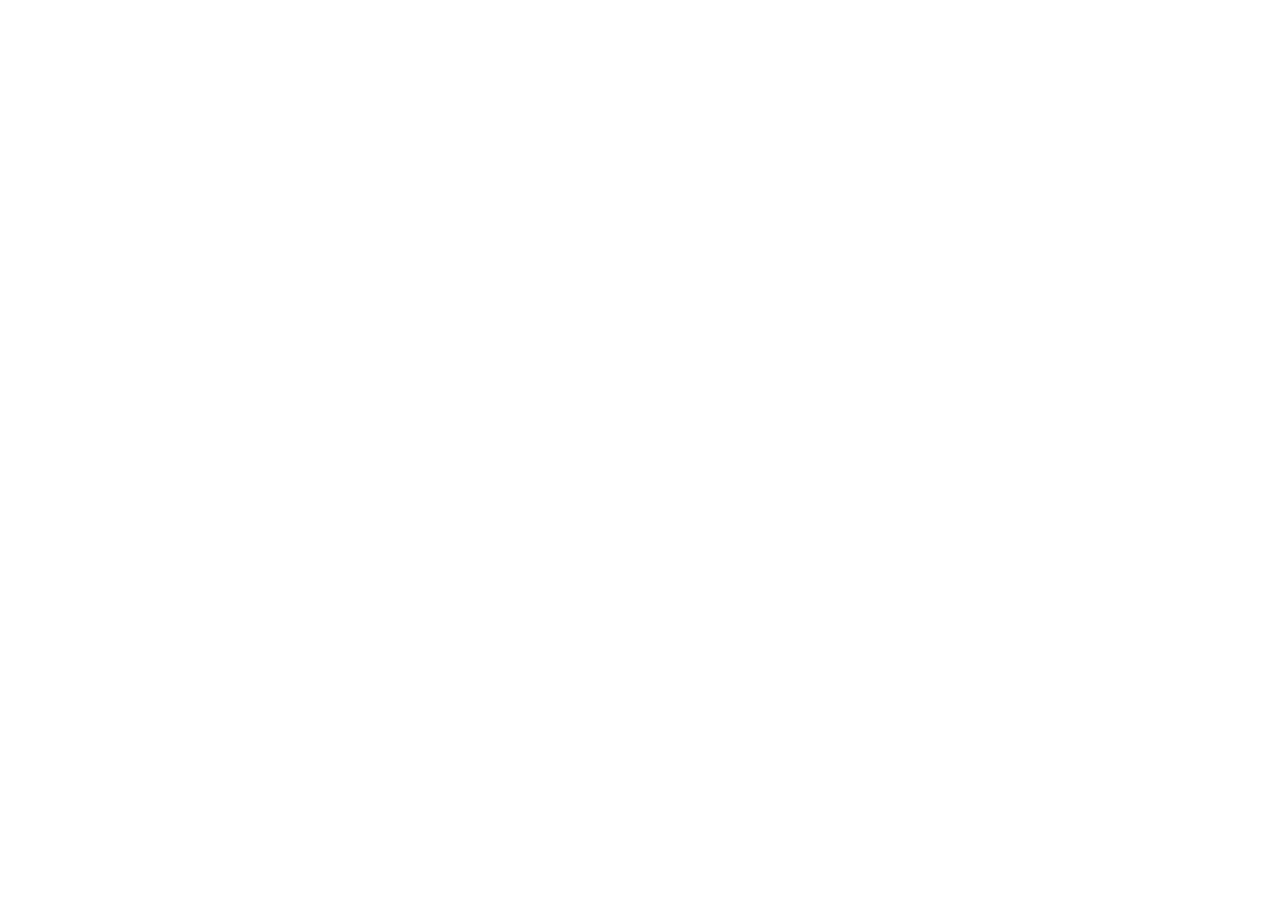
==== index.html @ 06e349b1 "feat: initialize project structure Set up React application with Vite, TypeScript, and Tailwind CSS." ====
<!doctype html>
<html lang="en">
  <head>
    <meta charset="UTF-8" />
    <meta name="viewport" content="width=device-width, initial-scale=1.0" />
    <title>G-Rish Pharma Pvt Ltd | Contract Manufacturing & Global Pharmaceutical Formulations</title>
    <meta name="description" content="Navi Mumbai based Indian pharmaceutical manufacturing company. WHO GMP approved contract manufacturing facilities in Maharashtra, Gujarat, Hyderabad. APIs, Finished Formulations, Injections & Nutraceuticals." />
    <meta property="og:title" content="G-Rish Pharma Pvt Ltd | Contract Manufacturing & Global Pharmaceutical Formulations" />
    <meta property="og:description" content="WHO GMP approved contract manufacturing in India. APIs, Cephalosporin, Betalactum, Non Betalactum, Injections & Nutraceuticals." />
    <meta property="og:type" content="website" />
    <meta name="twitter:card" content="summary_large_image" />
    <link rel="preconnect" href="https://fonts.googleapis.com">
    <link rel="preconnect" href="https://fonts.gstatic.com" crossorigin>
    <link href="https://fonts.googleapis.com/css2?family=Plus+Jakarta+Sans:wght@300;400;500;600;700;800&family=JetBrains+Mono:wght@400;500&display=swap" rel="stylesheet">
  </head>
  <body class="bg-slate-50 text-slate-900 font-sans antialiased selection:bg-teal-500 selection:text-white">
    <div id="root"></div>
    <script type="module" src="/src/main.tsx"></script>
  </body>
</html>
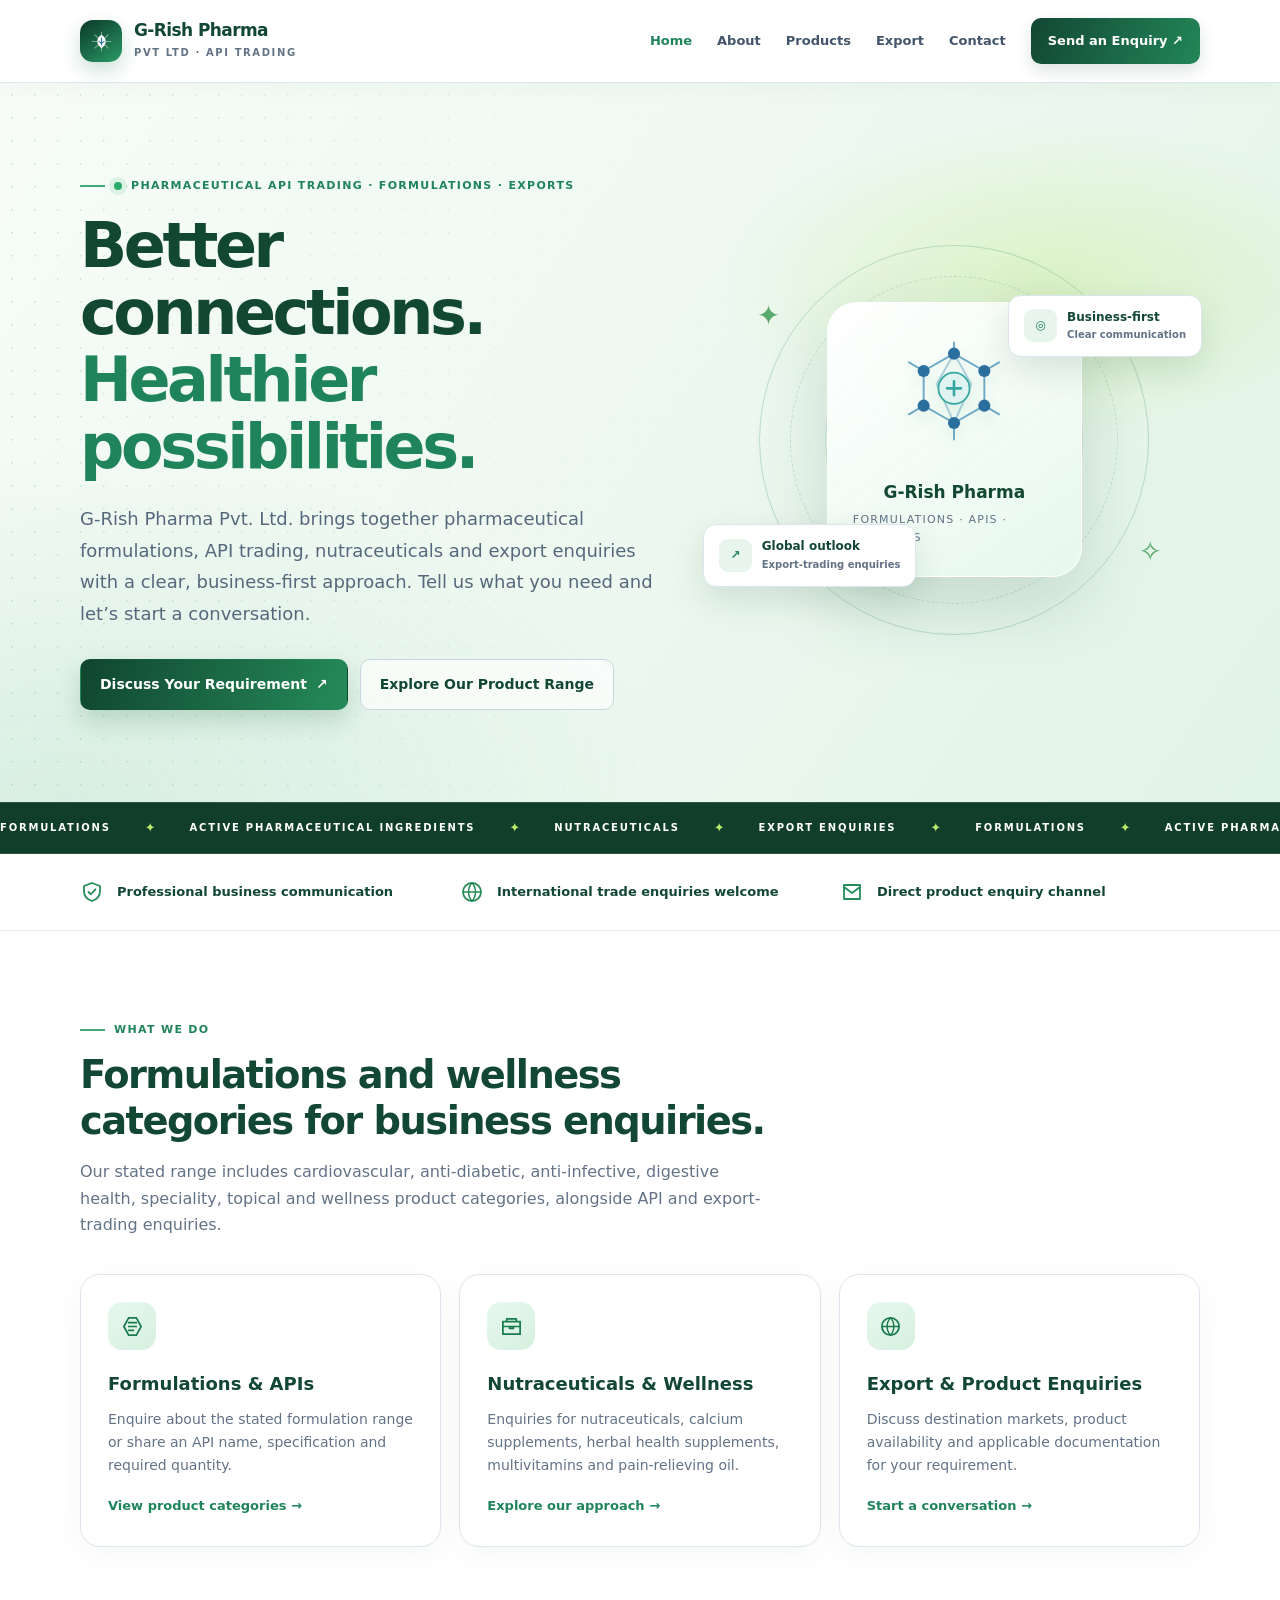
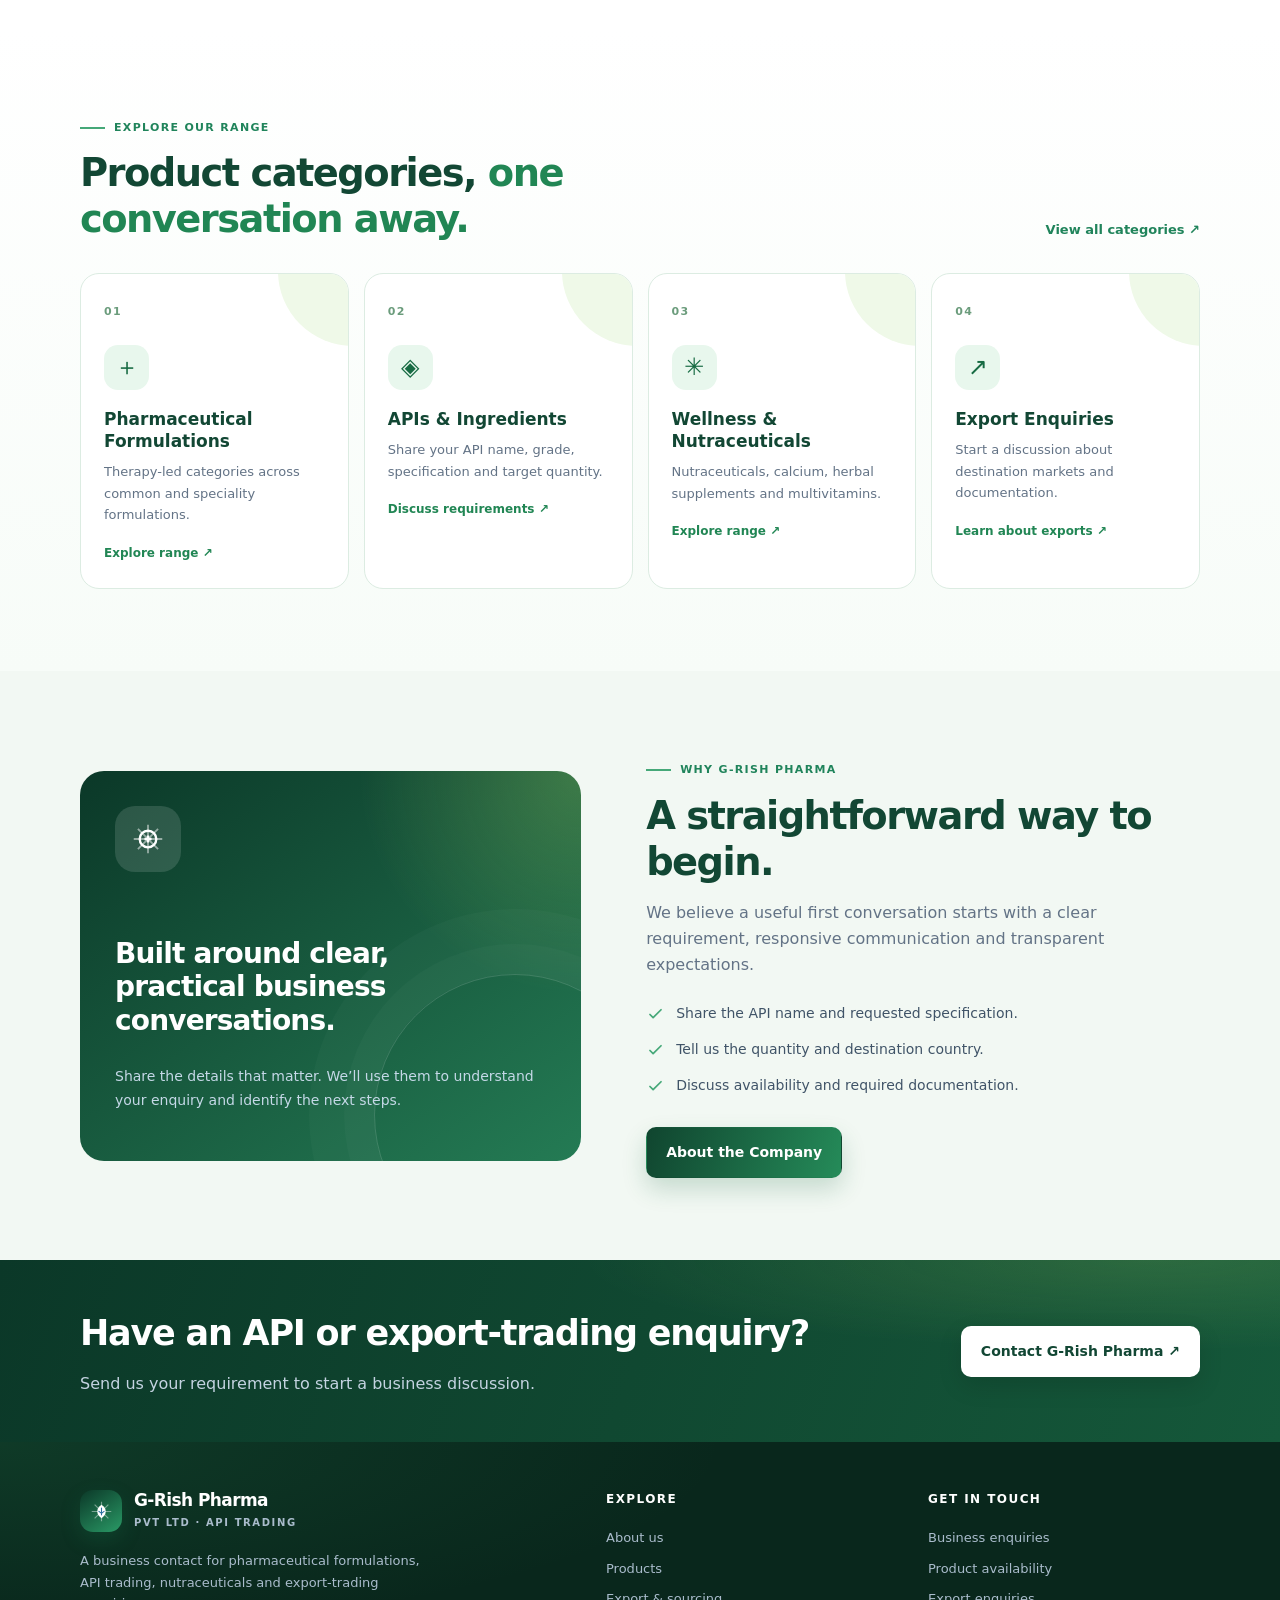
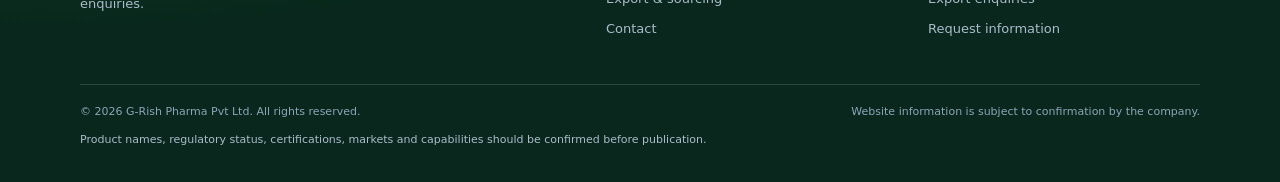
==== commit d68f6c67: "add new static html files" ====
--- a/index.html
+++ b/index.html
@@ -1,21 +1,100 @@
 <!doctype html>
 <html lang="en">
-  <head>
-    <meta charset="UTF-8" />
-    <meta name="viewport" content="width=device-width, initial-scale=1.0" />
-    <title>G-Rish Pharma Pvt Ltd | Contract Manufacturing & Global Pharmaceutical Formulations</title>
-    <meta name="description" content="Navi Mumbai based Indian pharmaceutical manufacturing company. WHO GMP approved contract manufacturing facilities in Maharashtra, Gujarat, Hyderabad. APIs, Finished Formulations, Injections & Nutraceuticals." />
-    <meta property="og:title" content="G-Rish Pharma Pvt Ltd | Contract Manufacturing & Global Pharmaceutical Formulations" />
-    <meta property="og:description" content="WHO GMP approved contract manufacturing in India. APIs, Cephalosporin, Betalactum, Non Betalactum, Injections & Nutraceuticals." />
-    <meta property="og:type" content="website" />
-    <meta name="twitter:card" content="summary_large_image" />
-    <link rel="preconnect" href="https://fonts.googleapis.com">
-    <link rel="preconnect" href="https://fonts.gstatic.com" crossorigin>
-    <link href="https://fonts.googleapis.com/css2?family=Plus+Jakarta+Sans:wght@300;400;500;600;700;800&family=JetBrains+Mono:wght@400;500&display=swap" rel="stylesheet">
-  </head>
-  <body class="bg-slate-50 text-slate-900 font-sans antialiased selection:bg-teal-500 selection:text-white">
-    <div id="root"></div>
-    <script type="module" src="/src/main.tsx"></script>
-  </body>
+<head>
+  <meta charset="utf-8">
+  <meta name="viewport" content="width=device-width, initial-scale=1">
+  <title>Pharmaceutical API Trading & Export | G-Rish Pharma Pvt Ltd</title>
+  <meta name="description" content="G-Rish Pharma Pvt Ltd supports pharmaceutical API sourcing and export-trading enquiries. Contact us for product and business information.">
+  <meta name="theme-color" content="#102541">
+  <link rel="stylesheet" href="assets/style.css">
+</head>
+<body>
+<a class="skip-link" href="#main">Skip to content</a>
+<header class="site-header">
+  <div class="container nav-wrap">
+    <a class="brand" href="index.html" aria-label="G-Rish Pharma home">
+      <span class="brand-mark" aria-hidden="true">
+      <svg viewBox="0 0 32 32" fill="none"><path d="M16 3.5v25M3.5 16h25M7.2 7.2l17.6 17.6M24.8 7.2 7.2 24.8" stroke="currentColor" stroke-width="1.5" opacity=".42"/><path d="M16 7.2c-3.6 2.2-5.4 5.2-5.4 8.8 0 3.6 2.1 6.1 5.4 8.7 3.3-2.6 5.4-5.1 5.4-8.7 0-3.6-1.8-6.6-5.4-8.8Z" fill="white"/><path d="M16 11.5v8.8M12.7 15.9l3.3 2.5 3.3-2.5" stroke="#2b6f9f" stroke-width="1.4" stroke-linecap="round" stroke-linejoin="round"/></svg>
+    </span>
+      <span><span class="brand-name">G-Rish Pharma</span><span class="brand-sub">Pvt Ltd · API Trading</span></span>
+    </a>
+    <button class="menu-toggle" type="button" aria-expanded="false" aria-controls="primary-navigation">Menu</button>
+    <nav class="nav-links" id="primary-navigation" aria-label="Main navigation">
+      <a href="index.html" aria-current="page">Home</a><a href="about.html">About</a><a href="products.html">Products</a><a href="export.html">Export</a><a href="contact.html">Contact</a>
+      <a class="nav-cta" href="contact.html">Send an Enquiry ↗</a>
+    </nav>
+  </div>
+</header>
+<main id="main">
+
+<section class="hero">
+  <div class="container hero-grid">
+    <div>
+      <span class="eyebrow"><span class="live-dot"></span> Pharmaceutical API Trading · Formulations · Exports</span>
+      <h1>Better connections.<br><em>Healthier possibilities.</em></h1>
+      <p class="lead">G-Rish Pharma Pvt. Ltd. brings together pharmaceutical formulations, API trading, nutraceuticals and export enquiries with a clear, business-first approach. Tell us what you need and let’s start a conversation.</p>
+      <div class="actions"><a class="btn btn-primary" href="contact.html">Discuss Your Requirement <span aria-hidden="true">↗</span></a><a class="btn btn-outline" href="products.html">Explore Our Product Range</a></div>
+    </div>
+    <div class="hero-visual" aria-label="Abstract pharmaceutical molecule illustration">
+      <div class="visual-orbit"></div><span class="orbit-spark spark-one">✦</span><span class="orbit-spark spark-two">✧</span>
+      <div class="molecule-card">
+        <svg class="molecule-icon" viewBox="0 0 150 150" fill="none" aria-hidden="true">
+          <g stroke="#6da9c4" stroke-width="2.2" stroke-linecap="round">
+            <path d="M75 25 110 45 110 85 75 105 40 85 40 45Z"/><path d="M75 25v-13M110 45l17-10M110 85l17 10M75 105v19M40 85l-17 10M40 45 23 35"/>
+            <path d="M75 25 95 60 75 105 55 60Z" opacity=".55"/>
+          </g>
+          <g fill="#2b6f9f"><circle cx="75" cy="25" r="7"/><circle cx="110" cy="45" r="7"/><circle cx="110" cy="85" r="7"/><circle cx="75" cy="105" r="7"/><circle cx="40" cy="85" r="7"/><circle cx="40" cy="45" r="7"/></g>
+          <circle cx="75" cy="65" r="18" fill="#dff3f1" stroke="#36a6a0" stroke-width="2"/><path d="M67 65h16M75 57v16" stroke="#36a6a0" stroke-width="3" stroke-linecap="round"/>
+        </svg>
+        <strong>G-Rish Pharma</strong><span>Formulations · APIs · Wellness</span>
+      </div>
+      <div class="float-chip chip-top"><span class="chip-icon">◎</span><span>Business-first<small>Clear communication</small></span></div>
+      <div class="float-chip chip-bottom"><span class="chip-icon">↗</span><span>Global outlook<small>Export-trading enquiries</small></span></div>
+    </div>
+  </div>
+</section>
+<div class="category-ribbon" aria-label="Product categories"><div class="category-track"><span>FORMULATIONS</span><b>✦</b><span>ACTIVE PHARMACEUTICAL INGREDIENTS</span><b>✦</b><span>NUTRACEUTICALS</span><b>✦</b><span>EXPORT ENQUIRIES</span><b>✦</b><span>FORMULATIONS</span><b>✦</b><span>ACTIVE PHARMACEUTICAL INGREDIENTS</span><b>✦</b><span>NUTRACEUTICALS</span><b>✦</b><span>EXPORT ENQUIRIES</span></div></div>
+<section class="trust-strip"><div class="container trust-grid">
+  <div class="trust-item"><svg width="24" height="24" viewBox="0 0 24 24" fill="none"><path d="m12 3 8 3v5c0 5-3.5 8.5-8 10-4.5-1.5-8-5-8-10V6l8-3Z" stroke="currentColor" stroke-width="1.8"/><path d="m8.5 12 2.3 2.3 4.7-5" stroke="currentColor" stroke-width="1.8" stroke-linecap="round"/></svg>Professional business communication</div>
+  <div class="trust-item"><svg width="24" height="24" viewBox="0 0 24 24" fill="none"><circle cx="12" cy="12" r="9" stroke="currentColor" stroke-width="1.8"/><path d="M3.5 12h17M12 3c2.4 2.5 3.5 5.5 3.5 9S14.4 18.5 12 21c-2.4-2.5-3.5-5.5-3.5-9S9.6 5.5 12 3Z" stroke="currentColor" stroke-width="1.5"/></svg>International trade enquiries welcome</div>
+  <div class="trust-item"><svg width="24" height="24" viewBox="0 0 24 24" fill="none"><path d="M4 5h16v14H4zM4 7l8 6 8-6" stroke="currentColor" stroke-width="1.8" stroke-linejoin="round"/></svg>Direct product enquiry channel</div>
+</div></section>
+<section class="section"><div class="container">
+  <div class="section-head"><span class="eyebrow">What we do</span><h2>Formulations and wellness categories for business enquiries.</h2><p>Our stated range includes cardiovascular, anti-diabetic, anti-infective, digestive health, speciality, topical and wellness product categories, alongside API and export-trading enquiries.</p></div>
+  <div class="card-grid">
+    <article class="info-card"><div class="card-icon"><svg viewBox="0 0 24 24" fill="none"><path d="m8 3 8 0 5 9-5 9H8l-5-9 5-9Z" stroke="currentColor" stroke-width="1.8"/><path d="M8 8h8M8 12h8M8 16h5" stroke="currentColor" stroke-width="1.8" stroke-linecap="round"/></svg></div><h3>Formulations & APIs</h3><p>Enquire about the stated formulation range or share an API name, specification and required quantity.</p><a class="text-link" href="products.html">View product categories →</a></article>
+    <article class="info-card"><div class="card-icon"><svg viewBox="0 0 24 24" fill="none"><path d="M3 7h18v13H3zM7 7V4h10v3M3 12h18M10 12v2h4v-2" stroke="currentColor" stroke-width="1.8" stroke-linejoin="round"/></svg></div><h3>Nutraceuticals & Wellness</h3><p>Enquiries for nutraceuticals, calcium supplements, herbal health supplements, multivitamins and pain-relieving oil.</p><a class="text-link" href="export.html">Explore our approach →</a></article>
+    <article class="info-card"><div class="card-icon"><svg viewBox="0 0 24 24" fill="none"><circle cx="12" cy="12" r="9" stroke="currentColor" stroke-width="1.8"/><path d="M3 12h18M12 3c2.4 2.5 3.5 5.5 3.5 9S14.4 18.5 12 21c-2.4-2.5-3.5-5.5-3.5-9S9.6 5.5 12 3Z" stroke="currentColor" stroke-width="1.5"/></svg></div><h3>Export & Product Enquiries</h3><p>Discuss destination markets, product availability and applicable documentation for your requirement.</p><a class="text-link" href="contact.html">Start a conversation →</a></article>
+  </div>
+</div></section>
+<section class="section spotlight-section"><div class="container"><div class="spotlight-head"><div><span class="eyebrow">Explore our range</span><h2>Product categories, <em>one conversation away.</em></h2></div><a class="text-link" href="products.html">View all categories ↗</a></div><div class="spotlight-grid"><a class="spotlight-card" href="products.html"><span class="spotlight-number">01</span><span class="spotlight-symbol">＋</span><h3>Pharmaceutical Formulations</h3><p>Therapy-led categories across common and speciality formulations.</p><span class="spotlight-arrow">Explore range ↗</span></a><a class="spotlight-card" href="products.html"><span class="spotlight-number">02</span><span class="spotlight-symbol">◈</span><h3>APIs & Ingredients</h3><p>Share your API name, grade, specification and target quantity.</p><span class="spotlight-arrow">Discuss requirements ↗</span></a><a class="spotlight-card" href="products.html"><span class="spotlight-number">03</span><span class="spotlight-symbol">✳</span><h3>Wellness & Nutraceuticals</h3><p>Nutraceuticals, calcium, herbal supplements and multivitamins.</p><span class="spotlight-arrow">Explore range ↗</span></a><a class="spotlight-card" href="export.html"><span class="spotlight-number">04</span><span class="spotlight-symbol">↗</span><h3>Export Enquiries</h3><p>Start a discussion about destination markets and documentation.</p><span class="spotlight-arrow">Learn about exports ↗</span></a></div></div></section>
+<section class="section section-soft"><div class="container split">
+  <div class="split-visual"><div class="big-mark"><svg width="38" height="38" viewBox="0 0 32 32" fill="none"><path d="M16 4v24M4 16h24M7.5 7.5l17 17M24.5 7.5l-17 17" stroke="white" stroke-width="1.5" opacity=".5"/><circle cx="16" cy="16" r="7" stroke="white" stroke-width="2"/><path d="M13 16h6M16 13v6" stroke="white" stroke-width="2"/></svg></div><h3>Built around clear, practical business conversations.</h3><p>Share the details that matter. We’ll use them to understand your enquiry and identify the next steps.</p></div>
+  <div class="split-copy"><span class="eyebrow">Why G-Rish Pharma</span><h2>A straightforward way to begin.</h2><p>We believe a useful first conversation starts with a clear requirement, responsive communication and transparent expectations.</p>
+    <ul class="check-list"><li><svg width="19" height="19" viewBox="0 0 24 24" fill="none"><path d="m5 12 4 4L19 6" stroke="currentColor" stroke-width="2.2" stroke-linecap="round" stroke-linejoin="round"/></svg>Share the API name and requested specification.</li><li><svg width="19" height="19" viewBox="0 0 24 24" fill="none"><path d="m5 12 4 4L19 6" stroke="currentColor" stroke-width="2.2" stroke-linecap="round" stroke-linejoin="round"/></svg>Tell us the quantity and destination country.</li><li><svg width="19" height="19" viewBox="0 0 24 24" fill="none"><path d="m5 12 4 4L19 6" stroke="currentColor" stroke-width="2.2" stroke-linecap="round" stroke-linejoin="round"/></svg>Discuss availability and required documentation.</li></ul>
+    <div class="actions"><a class="btn btn-primary" href="about.html">About the Company</a></div>
+  </div>
+</div></section>
+<section class="cta-band"><div class="container cta-wrap"><div><h2>Have an API or export-trading enquiry?</h2><p>Send us your requirement to start a business discussion.</p></div><a class="btn" href="contact.html">Contact G-Rish Pharma ↗</a></div></section>
+
+</main>
+<footer class="site-footer">
+  <div class="container">
+    <div class="footer-grid">
+      <div class="footer-brand">
+        <a class="brand" href="index.html"><span class="brand-mark" aria-hidden="true">
+      <svg viewBox="0 0 32 32" fill="none"><path d="M16 3.5v25M3.5 16h25M7.2 7.2l17.6 17.6M24.8 7.2 7.2 24.8" stroke="currentColor" stroke-width="1.5" opacity=".42"/><path d="M16 7.2c-3.6 2.2-5.4 5.2-5.4 8.8 0 3.6 2.1 6.1 5.4 8.7 3.3-2.6 5.4-5.1 5.4-8.7 0-3.6-1.8-6.6-5.4-8.8Z" fill="white"/><path d="M16 11.5v8.8M12.7 15.9l3.3 2.5 3.3-2.5" stroke="#2b6f9f" stroke-width="1.4" stroke-linecap="round" stroke-linejoin="round"/></svg>
+    </span><span><span class="brand-name">G-Rish Pharma</span><span class="brand-sub">Pvt Ltd · API Trading</span></span></a>
+        <p>A business contact for pharmaceutical formulations, API trading, nutraceuticals and export-trading enquiries.</p>
+      </div>
+      <div class="footer-col"><h3>Explore</h3><a href="about.html">About us</a><a href="products.html">Products</a><a href="export.html">Export & sourcing</a><a href="contact.html">Contact</a></div>
+      <div class="footer-col"><h3>Get in touch</h3><a href="contact.html">Business enquiries</a><a href="contact.html">Product availability</a><a href="contact.html">Export enquiries</a><a href="contact.html">Request information</a></div>
+    </div>
+    <div class="footer-bottom"><span>© <span id="year">2026</span> G-Rish Pharma Pvt Ltd. All rights reserved.</span><span>Website information is subject to confirmation by the company.</span></div>
+    <p class="footer-note">Product names, regulatory status, certifications, markets and capabilities should be confirmed before publication.</p>
+  </div>
+</footer>
+<script>document.getElementById('year').textContent = new Date().getFullYear();</script>
+<script src="assets/script.js"></script>
+</body>
 </html>
-
--- a/assets/style.css
+++ b/assets/style.css
@@ -0,0 +1,250 @@
+:root {
+  --navy: #124734;
+  --navy-2: #1b6247;
+  --blue: #20845b;
+  --teal: #45a878;
+  --ink: #1b2b3d;
+  --muted: #637386;
+  --line: #dce5ed;
+  --pale: #f2f8f3;
+  --white: #fff;
+  --shadow: 0 18px 45px rgba(16, 37, 65, .09);
+  --radius: 18px;
+}
+* { box-sizing: border-box; }
+html { scroll-behavior: smooth; }
+body { margin: 0; color: var(--ink); background: var(--white); font-family: Inter, ui-sans-serif, system-ui, -apple-system, BlinkMacSystemFont, "Segoe UI", sans-serif; line-height: 1.65; }
+a { color: inherit; text-decoration: none; }
+img, svg { max-width: 100%; }
+.container { width: min(1120px, calc(100% - 40px)); margin: 0 auto; }
+.skip-link { position: absolute; left: -999px; top: 0; background: white; padding: 10px; z-index: 99; }
+.skip-link:focus { left: 10px; }
+.site-header { position: sticky; top: 0; z-index: 50; background: rgba(255,255,255,.96); backdrop-filter: blur(12px); border-bottom: 1px solid rgba(220,229,237,.9); }
+.nav-wrap { min-height: 82px; display: flex; align-items: center; justify-content: space-between; gap: 24px; }
+.brand { display: flex; align-items: center; gap: 12px; min-width: 205px; }
+.brand-mark { width: 42px; height: 42px; display: grid; place-items: center; color: white; border-radius: 13px; background: linear-gradient(145deg, var(--navy), var(--blue)); box-shadow: 0 7px 18px rgba(16,37,65,.18); }
+.brand-mark svg { width: 25px; height: 25px; }
+.brand-name { display: block; font-weight: 800; color: var(--navy); letter-spacing: -.035em; line-height: 1.1; font-size: 17px; }
+.brand-sub { display: block; font-size: 10px; letter-spacing: .16em; color: var(--muted); font-weight: 700; text-transform: uppercase; margin-top: 5px; }
+.nav-links { display: flex; align-items: center; gap: 25px; font-size: 13px; font-weight: 700; color: #43556a; }
+.nav-links a { padding: 10px 0; transition: color .2s; }
+.nav-links a:hover, .nav-links a[aria-current="page"] { color: var(--blue); }
+.nav-links .nav-cta { background: var(--navy); color: white; padding: 12px 17px; border-radius: 10px; }
+.nav-links .nav-cta:hover { background: var(--blue); color: white; }
+.menu-toggle { display: none; border: 1px solid var(--line); background: white; color: var(--navy); padding: 9px 12px; border-radius: 10px; font-weight: 700; }
+.hero { overflow: hidden; background: radial-gradient(circle at 85% 15%, rgba(54,166,160,.16), transparent 25%), linear-gradient(120deg, #f5faf6 0%, #eef7f0 60%, #e5f3e9 100%); position: relative; }
+.hero-grid { display: grid; grid-template-columns: 1.08fr .92fr; gap: 52px; align-items: center; padding: 86px 0 92px; min-height: 555px; }
+.eyebrow { display: inline-flex; align-items: center; gap: 9px; text-transform: uppercase; letter-spacing: .15em; color: var(--blue); font-size: 11px; font-weight: 800; }
+.eyebrow:before { content: ""; width: 25px; height: 2px; background: var(--teal); display: inline-block; }
+h1, h2, h3, p { margin-top: 0; }
+h1 { font-size: clamp(38px, 5vw, 62px); line-height: 1.08; letter-spacing: -.055em; color: var(--navy); margin: 18px 0 22px; }
+h1 em { color: var(--blue); font-style: normal; }
+.lead { font-size: 18px; color: #56697c; max-width: 580px; line-height: 1.75; }
+.actions { display: flex; flex-wrap: wrap; gap: 12px; margin-top: 30px; }
+.btn { display: inline-flex; align-items: center; justify-content: center; gap: 9px; padding: 13px 19px; border-radius: 10px; font-size: 14px; font-weight: 800; border: 1px solid transparent; cursor: pointer; transition: transform .2s, background .2s, box-shadow .2s; }
+.btn:hover { transform: translateY(-2px); }
+.btn-primary { color: white; background: var(--navy); box-shadow: 0 9px 20px rgba(16,37,65,.16); }
+.btn-primary:hover { background: var(--blue); }
+.btn-outline { color: var(--navy); border-color: #c8d5e0; background: rgba(255,255,255,.65); }
+.btn-outline:hover { background: white; }
+.hero-visual { position: relative; min-height: 350px; display: grid; place-items: center; }
+.visual-orbit { position: absolute; width: min(390px, 100%); aspect-ratio: 1; border: 1px solid rgba(32,132,91,.18); border-radius: 50%; }
+.visual-orbit:before, .visual-orbit:after { content: ""; position: absolute; inset: 30px; border: 1px dashed rgba(32,132,91,.2); border-radius: 50%; }
+.visual-orbit:after { inset: 65px; border-style: solid; opacity: .7; }
+.molecule-card { width: 255px; min-height: 275px; position: relative; z-index: 1; border: 1px solid rgba(255,255,255,.9); border-radius: 28px; background: linear-gradient(145deg, rgba(255,255,255,.94), rgba(239,247,250,.88)); box-shadow: 0 30px 65px rgba(16,37,65,.15); display: flex; flex-direction: column; align-items: center; justify-content: center; padding: 25px; }
+.molecule-icon { width: 130px; height: 130px; margin-bottom: 16px; }
+.molecule-card strong { font-size: 17px; color: var(--navy); }
+.molecule-card span { font-size: 11px; color: var(--muted); letter-spacing: .11em; text-transform: uppercase; margin-top: 4px; }
+.float-chip { position: absolute; z-index: 2; display: flex; align-items: center; gap: 10px; background: white; padding: 12px 15px; border: 1px solid var(--line); border-radius: 13px; box-shadow: var(--shadow); font-size: 12px; font-weight: 800; color: var(--navy); }
+.float-chip small { display: block; color: var(--muted); font-size: 10px; font-weight: 600; }
+.float-chip .chip-icon { width: 33px; height: 33px; display: grid; place-items: center; border-radius: 9px; color: var(--blue); background: #e8f5ec; }
+.chip-top { top: 30px; right: -2px; }
+.chip-bottom { bottom: 28px; left: -6px; }
+.trust-strip { border-bottom: 1px solid var(--line); background: white; }
+.trust-grid { display: grid; grid-template-columns: repeat(3, 1fr); gap: 20px; padding: 23px 0; }
+.trust-item { display: flex; align-items: center; gap: 13px; color: var(--navy); font-size: 13px; font-weight: 800; }
+.trust-item svg { color: var(--teal); flex: 0 0 24px; }
+.section { padding: 82px 0; }
+.section-soft { background: var(--pale); }
+.section-head { max-width: 690px; margin-bottom: 36px; }
+.section-head h2, .split-copy h2 { color: var(--navy); font-size: clamp(29px, 3vw, 42px); letter-spacing: -.04em; line-height: 1.2; margin: 13px 0 15px; }
+.section-head p, .split-copy p { color: var(--muted); font-size: 16px; }
+.card-grid { display: grid; grid-template-columns: repeat(3, 1fr); gap: 18px; }
+.info-card { background: white; border: 1px solid var(--line); border-radius: var(--radius); padding: 27px; box-shadow: 0 5px 18px rgba(16,37,65,.025); transition: transform .2s, box-shadow .2s; }
+.info-card:hover { transform: translateY(-4px); box-shadow: var(--shadow); }
+.card-icon { width: 48px; height: 48px; border-radius: 14px; background: #e8f5ec; color: var(--blue); display: grid; place-items: center; margin-bottom: 19px; }
+.card-icon svg { width: 23px; height: 23px; }
+.info-card h3 { color: var(--navy); font-size: 18px; margin-bottom: 9px; }
+.info-card p { color: var(--muted); font-size: 14px; margin-bottom: 0; }
+.text-link { display: inline-flex; align-items: center; gap: 8px; color: var(--blue); font-weight: 800; font-size: 13px; margin-top: 18px; }
+.split { display: grid; grid-template-columns: .95fr 1.05fr; gap: 65px; align-items: center; }
+.split-visual { min-height: 345px; border-radius: 24px; background: linear-gradient(145deg, var(--navy), #247b54); padding: 35px; color: white; position: relative; overflow: hidden; }
+.split-visual:after { content: ""; position: absolute; width: 280px; height: 280px; right: -75px; bottom: -95px; border: 1px solid rgba(255,255,255,.15); border-radius: 50%; box-shadow: 0 0 0 30px rgba(255,255,255,.025), 0 0 0 65px rgba(255,255,255,.025); }
+.split-visual .big-mark { width: 66px; height: 66px; border-radius: 20px; background: rgba(255,255,255,.13); display: grid; place-items: center; margin-bottom: 65px; }
+.split-visual h3 { font-size: 28px; letter-spacing: -.03em; max-width: 300px; line-height: 1.2; position: relative; z-index: 1; }
+.split-visual p { color: #c5d8e7; font-size: 14px; position: relative; z-index: 1; }
+.check-list { list-style: none; padding: 0; margin: 23px 0 0; display: grid; gap: 13px; }
+.check-list li { display: flex; gap: 11px; color: #405468; font-size: 14px; }
+.check-list svg { color: var(--teal); flex: 0 0 19px; margin-top: 3px; }
+.cta-band { background: var(--navy); color: white; padding: 45px 0; }
+.cta-wrap { display: flex; align-items: center; justify-content: space-between; gap: 25px; }
+.cta-wrap h2 { font-size: clamp(25px, 3vw, 35px); letter-spacing: -.035em; margin-bottom: 8px; }
+.cta-wrap p { color: #c4d3e1; margin-bottom: 0; }
+.cta-band .btn { background: white; color: var(--navy); white-space: nowrap; }
+.page-hero { padding: 66px 0 60px; background: linear-gradient(120deg, #f5faf6, #eaf5ed); border-bottom: 1px solid var(--line); }
+.page-hero h1 { font-size: clamp(37px, 4.5vw, 54px); max-width: 780px; }
+.page-hero p { color: var(--muted); font-size: 17px; max-width: 720px; margin-bottom: 0; }
+.breadcrumb { color: var(--muted); font-size: 12px; font-weight: 700; margin-bottom: 18px; }
+.breadcrumb a { color: var(--blue); }
+.product-note { background: #fff8e8; border: 1px solid #f1dfb3; border-radius: 12px; padding: 15px 18px; color: #72551b; font-size: 13px; margin-bottom: 25px; }
+.product-card { display: flex; flex-direction: column; }
+.product-card .product-type { display: inline-flex; align-self: flex-start; color: var(--blue); background: #e8f5ec; border-radius: 7px; padding: 5px 9px; font-size: 10px; font-weight: 800; letter-spacing: .08em; text-transform: uppercase; margin-bottom: 14px; }
+.product-card .text-link { margin-top: auto; padding-top: 18px; }
+.feature-list { display: grid; grid-template-columns: repeat(2, 1fr); gap: 18px; }
+.feature { display: flex; gap: 14px; padding: 18px; border: 1px solid var(--line); border-radius: 14px; }
+.feature .card-icon { flex: 0 0 43px; width: 43px; height: 43px; margin: 0; }
+.feature h3 { font-size: 15px; margin-bottom: 4px; color: var(--navy); }
+.feature p { color: var(--muted); font-size: 13px; margin: 0; }
+.steps { display: grid; grid-template-columns: repeat(4, 1fr); gap: 15px; counter-reset: step; }
+.step { padding: 22px; border: 1px solid var(--line); border-radius: 15px; background: white; counter-increment: step; }
+.step:before { content: "0" counter(step); display: block; color: var(--teal); font-size: 12px; font-weight: 900; letter-spacing: .12em; margin-bottom: 22px; }
+.step h3 { color: var(--navy); font-size: 16px; margin-bottom: 8px; }
+.step p { font-size: 13px; color: var(--muted); margin: 0; }
+.contact-grid { display: grid; grid-template-columns: .8fr 1.2fr; gap: 35px; align-items: start; }
+.contact-panel { background: var(--navy); border-radius: var(--radius); padding: 30px; color: white; }
+.contact-panel h2 { font-size: 25px; margin-bottom: 12px; }
+.contact-panel > p { color: #c4d3e1; font-size: 14px; }
+.contact-item { padding: 17px 0; border-top: 1px solid rgba(255,255,255,.16); }
+.contact-item span { display: block; color: #9eb8cc; font-size: 11px; text-transform: uppercase; letter-spacing: .1em; font-weight: 800; margin-bottom: 5px; }
+.contact-item strong, .contact-item a { font-size: 14px; overflow-wrap: anywhere; }
+.contact-item .placeholder { color: #f5d58a; font-weight: 600; }
+.form-panel { padding: 30px; border: 1px solid var(--line); border-radius: var(--radius); box-shadow: var(--shadow); }
+.form-panel h2 { color: var(--navy); font-size: 25px; margin-bottom: 5px; }
+.form-panel > p { color: var(--muted); font-size: 13px; margin-bottom: 24px; }
+.form-grid { display: grid; grid-template-columns: repeat(2, 1fr); gap: 17px; }
+.field { display: flex; flex-direction: column; gap: 7px; }
+.field-full { grid-column: 1 / -1; }
+.field label { font-size: 12px; font-weight: 800; color: #42566b; }
+.field input, .field select, .field textarea { width: 100%; border: 1px solid #d4dfe8; border-radius: 9px; padding: 12px 13px; font: inherit; font-size: 14px; color: var(--ink); background: white; }
+.field textarea { min-height: 125px; resize: vertical; }
+.field input:focus, .field select:focus, .field textarea:focus { outline: 3px solid rgba(32,132,91,.15); border-color: var(--blue); }
+.form-hint { color: var(--muted); font-size: 11px; margin: 12px 0 0; }
+.form-status { display: none; margin-top: 15px; padding: 12px; border-radius: 9px; background: #eaf7f2; color: #17654b; font-size: 13px; }
+.site-footer { background: #0b1b2d; color: white; padding: 48px 0 22px; }
+.footer-grid { display: grid; grid-template-columns: 1.4fr .8fr .8fr; gap: 50px; padding-bottom: 35px; }
+.footer-brand .brand-name { color: white; }
+.footer-brand .brand-sub { color: #aabccc; }
+.footer-brand p { color: #aabccc; max-width: 350px; font-size: 13px; margin-top: 18px; }
+.footer-col h3 { font-size: 12px; text-transform: uppercase; letter-spacing: .12em; margin-bottom: 17px; }
+.footer-col a { display: block; color: #aabccc; font-size: 13px; margin: 9px 0; }
+.footer-col a:hover { color: white; }
+.footer-bottom { border-top: 1px solid rgba(255,255,255,.12); padding-top: 18px; display: flex; justify-content: space-between; gap: 15px; color: #8fa4b8; font-size: 11px; }
+.footer-note { color: #aabccc; font-size: 11px; margin-top: 10px; }
+@media (max-width: 900px) {
+  .nav-links { gap: 14px; }
+  .hero-grid { gap: 22px; }
+  .split { gap: 35px; }
+  .steps { grid-template-columns: repeat(2, 1fr); }
+  .contact-grid { grid-template-columns: 1fr; }
+}
+@media (max-width: 720px) {
+  .container { width: min(100% - 30px, 1120px); }
+  .nav-wrap { min-height: 72px; }
+  .menu-toggle { display: inline-flex; }
+  .nav-links { display: none; position: absolute; left: 0; right: 0; top: 71px; padding: 14px 20px 20px; background: white; border-bottom: 1px solid var(--line); flex-direction: column; align-items: stretch; gap: 2px; box-shadow: 0 18px 25px rgba(16,37,65,.08); }
+  .nav-links.open { display: flex; }
+  .nav-links a { padding: 11px 8px; }
+  .nav-links .nav-cta { text-align: center; margin-top: 5px; }
+  .hero-grid { grid-template-columns: 1fr; padding: 58px 0 48px; gap: 15px; }
+  .hero-visual { min-height: 310px; }
+  .visual-orbit { width: 300px; }
+  .molecule-card { width: 215px; min-height: 225px; }
+  .molecule-icon { width: 105px; height: 105px; }
+  .chip-top { right: 0; top: 12px; }
+  .chip-bottom { left: 0; bottom: 8px; }
+  .trust-grid { grid-template-columns: 1fr; gap: 13px; padding: 20px 0; }
+  .section { padding: 58px 0; }
+  .card-grid { grid-template-columns: 1fr; }
+  .split { grid-template-columns: 1fr; }
+  .split-visual { min-height: 280px; }
+  .split-visual .big-mark { margin-bottom: 40px; }
+  .cta-wrap { align-items: flex-start; flex-direction: column; }
+  .page-hero { padding: 47px 0; }
+  .feature-list { grid-template-columns: 1fr; }
+  .footer-grid { grid-template-columns: 1fr 1fr; gap: 30px; }
+  .footer-brand { grid-column: 1 / -1; }
+  .footer-bottom { flex-direction: column; }
+  .form-grid { grid-template-columns: 1fr; }
+  .field-full { grid-column: auto; }
+  .form-panel, .contact-panel { padding: 23px; }
+}
+@media (prefers-reduced-motion: reduce) {
+  *, *::before, *::after { scroll-behavior: auto !important; transition: none !important; }
+}
+
+/* Enhanced visual identity and subtle motion */
+:root { --lime: #b9e86b; --mint: #e7f8ef; --deep-green: #0b3828; --shadow: 0 22px 55px rgba(10, 61, 40, .12); }
+.site-header { box-shadow: 0 4px 22px rgba(10,61,40,.035); }
+.brand-mark { background: linear-gradient(145deg, #0b3828, #2a9a66); box-shadow: 0 8px 20px rgba(22,120,76,.23); }
+.nav-links .nav-cta { background: linear-gradient(110deg, #124734, #238657); box-shadow: 0 7px 16px rgba(18,71,52,.14); }
+.hero { background: radial-gradient(ellipse at 82% 28%, rgba(185,232,107,.30), transparent 22%), radial-gradient(ellipse at 5% 100%, rgba(45,165,107,.13), transparent 35%), linear-gradient(125deg, #f7fcf8 0%, #edf8f0 53%, #e1f3e6 100%); }
+.hero:before { content: ""; position: absolute; inset: 0; pointer-events: none; opacity: .24; background-image: radial-gradient(#55a977 1px, transparent 1px); background-size: 23px 23px; mask-image: linear-gradient(90deg, black, transparent 60%); }
+.hero-grid { position: relative; z-index: 1; }
+.hero h1 { animation: rise-in .75s both; }
+.hero .lead { animation: rise-in .85s .08s both; }
+.hero .actions { animation: rise-in .9s .15s both; }
+.eyebrow { letter-spacing: .12em; }
+.live-dot { display: inline-block; width: 8px; height: 8px; border-radius: 50%; background: #2caa68; box-shadow: 0 0 0 5px rgba(44,170,104,.12); animation: pulse-dot 2s infinite; }
+.btn-primary { background: linear-gradient(110deg, #10452f, #258b59); box-shadow: 0 11px 24px rgba(18,100,62,.2); }
+.btn-primary:hover { box-shadow: 0 14px 28px rgba(18,100,62,.28); }
+.visual-orbit { border-color: rgba(32,132,91,.23); animation: orbit-breathe 6s ease-in-out infinite; }
+.molecule-card { border-radius: 30px; background: linear-gradient(145deg, rgba(255,255,255,.98), rgba(230,248,237,.9)); box-shadow: 0 28px 75px rgba(16,78,49,.17); animation: float-soft 5s ease-in-out infinite; }
+.molecule-icon { filter: drop-shadow(0 7px 7px rgba(40,145,95,.12)); }
+.float-chip { box-shadow: 0 13px 35px rgba(10,61,40,.13); animation: float-soft 5.5s ease-in-out infinite; }
+.chip-bottom { animation-delay: -2.2s; }
+.orbit-spark { position: absolute; z-index: 2; color: #5aa96f; font-size: 28px; animation: twinkle 3s ease-in-out infinite; }
+.spark-one { top: 28px; left: 48px; }
+.spark-two { right: 38px; bottom: 39px; animation-delay: -1.2s; }
+.category-ribbon { overflow: hidden; color: white; background: #103e2b; border-block: 1px solid rgba(255,255,255,.13); }
+.category-track { display: flex; align-items: center; justify-content: space-around; gap: 34px; min-width: max-content; padding: 14px 0; animation: marquee 32s linear infinite; }
+.category-track span { font-size: 10px; font-weight: 850; letter-spacing: .18em; }
+.category-track b { color: var(--lime); font-size: 13px; }
+.trust-strip { border-bottom-color: #e3eee7; }
+.trust-item { padding: 3px 0; }
+.trust-item svg { color: #248b59; }
+.section-head h2 em, .spotlight-head h2 em { color: #218654; font-style: normal; }
+.info-card { border-radius: 20px; box-shadow: 0 8px 28px rgba(10,61,40,.045); }
+.info-card:hover { border-color: #b9dfc7; box-shadow: 0 20px 45px rgba(10,61,40,.1); }
+.card-icon { background: linear-gradient(145deg, #e7f8ef, #d6f0df); color: #197a4c; }
+.spotlight-section { background: linear-gradient(180deg, #fff 0%, #f7fcf8 100%); }
+.spotlight-head { display: flex; justify-content: space-between; align-items: end; gap: 25px; margin-bottom: 32px; }
+.spotlight-head h2 { max-width: 640px; margin: 13px 0 0; color: var(--navy); font-size: clamp(29px, 3vw, 42px); line-height: 1.18; letter-spacing: -.04em; }
+.spotlight-grid { display: grid; grid-template-columns: repeat(4, 1fr); gap: 15px; }
+.spotlight-card { min-height: 265px; padding: 23px; position: relative; overflow: hidden; border: 1px solid #dcece2; border-radius: 19px; background: white; transition: transform .25s, box-shadow .25s, border-color .25s; }
+.spotlight-card:after { content: ""; position: absolute; width: 150px; height: 150px; border-radius: 50%; right: -80px; top: -78px; background: #eff9e8; transition: transform .3s; }
+.spotlight-card:hover { transform: translateY(-7px); border-color: #a8d6b8; box-shadow: 0 20px 42px rgba(10,61,40,.1); }
+.spotlight-card:hover:after { transform: scale(1.35); }
+.spotlight-number { position: relative; z-index: 1; font-size: 11px; letter-spacing: .12em; color: #6b9c7c; font-weight: 900; }
+.spotlight-symbol { display: grid; place-items: center; width: 45px; height: 45px; margin: 22px 0 18px; border-radius: 14px; color: #176b43; background: #e8f7ed; font-size: 24px; font-weight: 500; }
+.spotlight-card h3 { color: #124734; font-size: 17px; line-height: 1.3; margin-bottom: 9px; }
+.spotlight-card p { color: var(--muted); font-size: 13px; line-height: 1.65; }
+.spotlight-arrow { display: inline-block; margin-top: 4px; color: #218654; font-size: 12px; font-weight: 850; }
+.split-visual { background: radial-gradient(circle at 100% 0%, rgba(185,232,107,.24), transparent 35%), linear-gradient(145deg, #0b3828, #247b54); }
+.cta-band { background: radial-gradient(ellipse at 90% 0%, rgba(185,232,107,.15), transparent 35%), linear-gradient(110deg, #0b3828, #15583a); }
+.cta-band .btn { color: #124734; box-shadow: 0 9px 25px rgba(0,0,0,.12); }
+.page-hero { position: relative; overflow: hidden; background: radial-gradient(circle at 90% 10%, rgba(185,232,107,.23), transparent 23%), linear-gradient(120deg, #f7fcf8, #e7f5eb); }
+.page-hero:after { content: ""; position: absolute; width: 240px; height: 240px; border: 1px solid rgba(32,132,91,.12); border-radius: 50%; right: -80px; bottom: -150px; box-shadow: 0 0 0 28px rgba(32,132,91,.035), 0 0 0 58px rgba(32,132,91,.025); }
+.page-hero .container { position: relative; z-index: 1; }
+.product-card, .feature, .step, .contact-panel, .form-panel { border-radius: 19px; }
+.product-card:hover, .feature:hover, .step:hover { box-shadow: 0 16px 35px rgba(10,61,40,.08); border-color: #c2e2ce; }
+.site-footer { background: radial-gradient(ellipse at 0% 0%, rgba(42,145,91,.18), transparent 40%), #09271c; }
+.footer-bottom { border-color: rgba(255,255,255,.15); }
+@keyframes rise-in { from { opacity: 0; transform: translateY(18px); } to { opacity: 1; transform: translateY(0); } }
+@keyframes float-soft { 0%,100% { transform: translateY(0); } 50% { transform: translateY(-9px); } }
+@keyframes orbit-breathe { 0%,100% { transform: scale(1); opacity: .85; } 50% { transform: scale(1.035); opacity: 1; } }
+@keyframes pulse-dot { 0%,100% { box-shadow: 0 0 0 4px rgba(44,170,104,.12); } 50% { box-shadow: 0 0 0 8px rgba(44,170,104,.04); } }
+@keyframes twinkle { 0%,100% { opacity: .45; transform: scale(.85) rotate(0); } 50% { opacity: 1; transform: scale(1.12) rotate(12deg); } }
+@keyframes marquee { to { transform: translateX(-50%); } }
+@media (max-width: 1000px) { .spotlight-grid { grid-template-columns: repeat(2, 1fr); } }
+@media (max-width: 720px) { .spotlight-head { align-items: flex-start; flex-direction: column; } .spotlight-grid { grid-template-columns: 1fr; } .spotlight-card { min-height: 225px; } .category-track { gap: 22px; } }
+@media (prefers-reduced-motion: reduce) { .hero h1, .hero .lead, .hero .actions, .visual-orbit, .molecule-card, .float-chip, .orbit-spark, .category-track { animation: none !important; } }
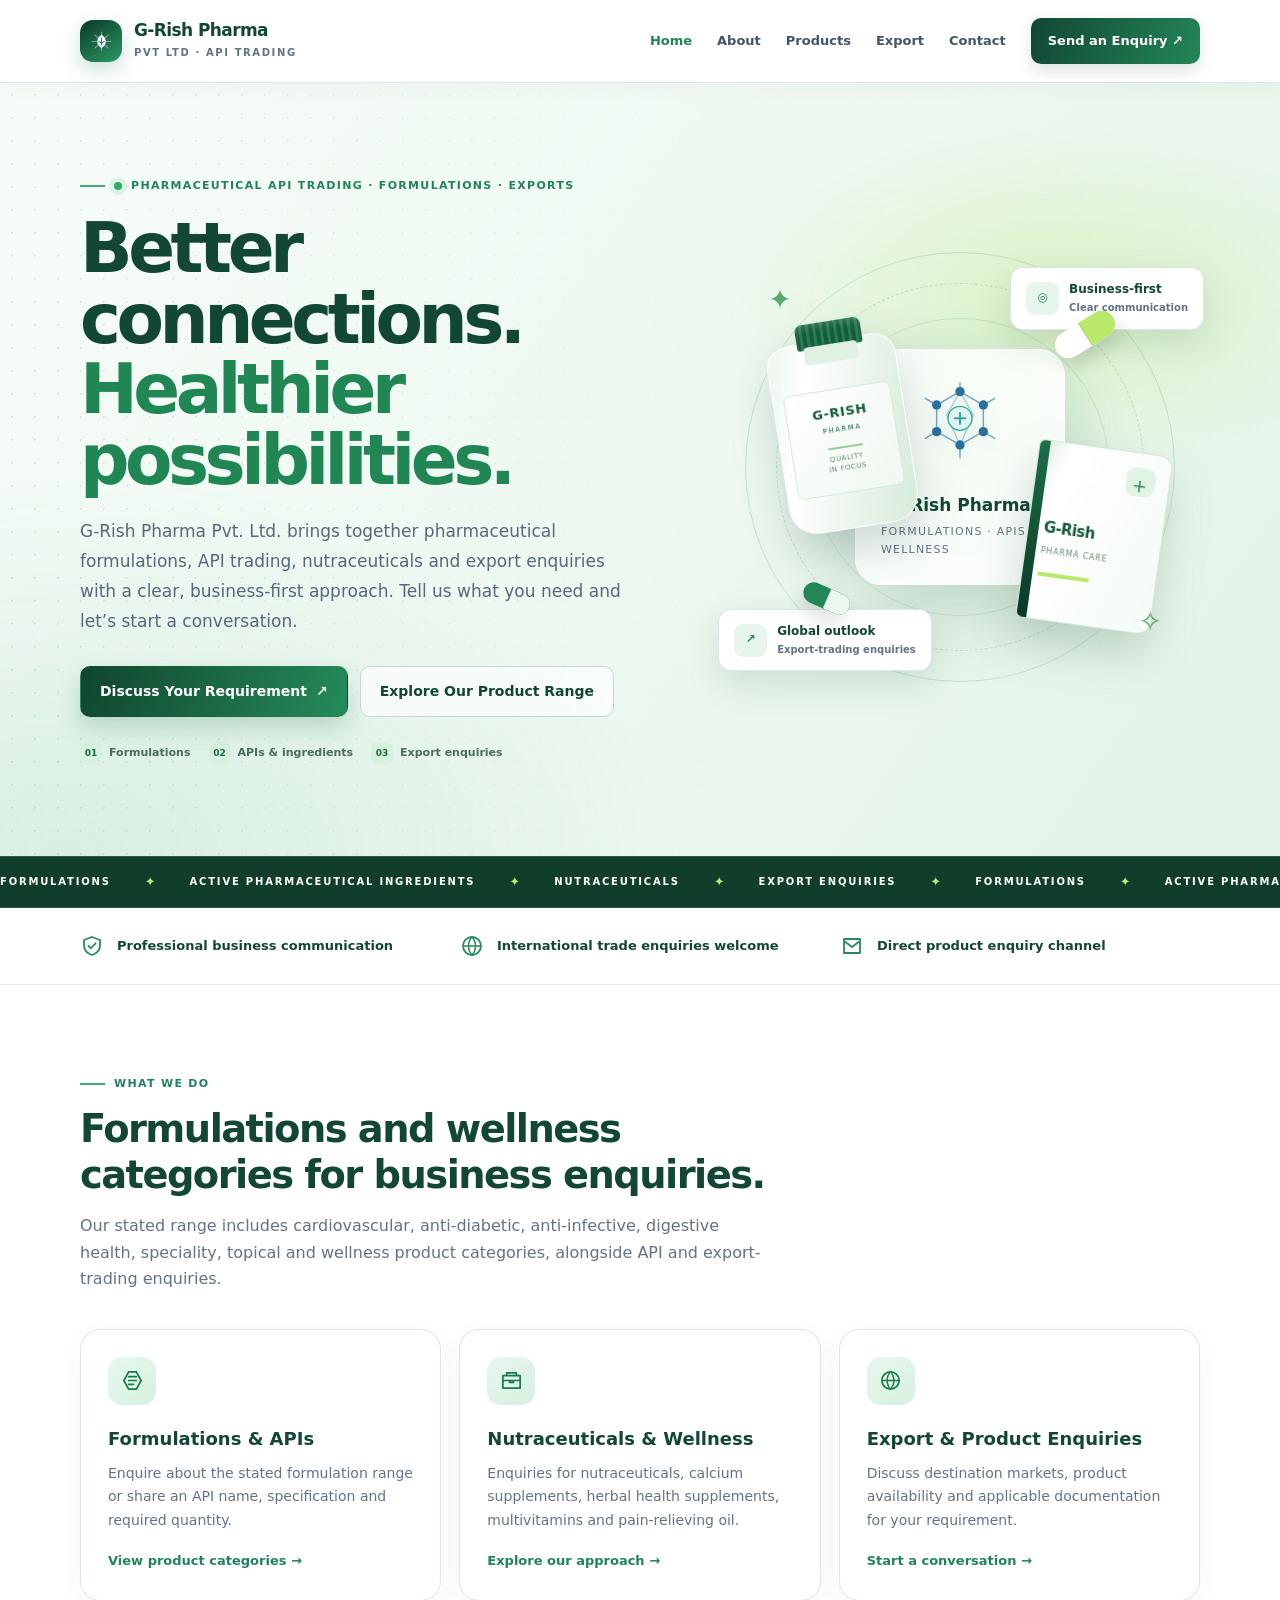
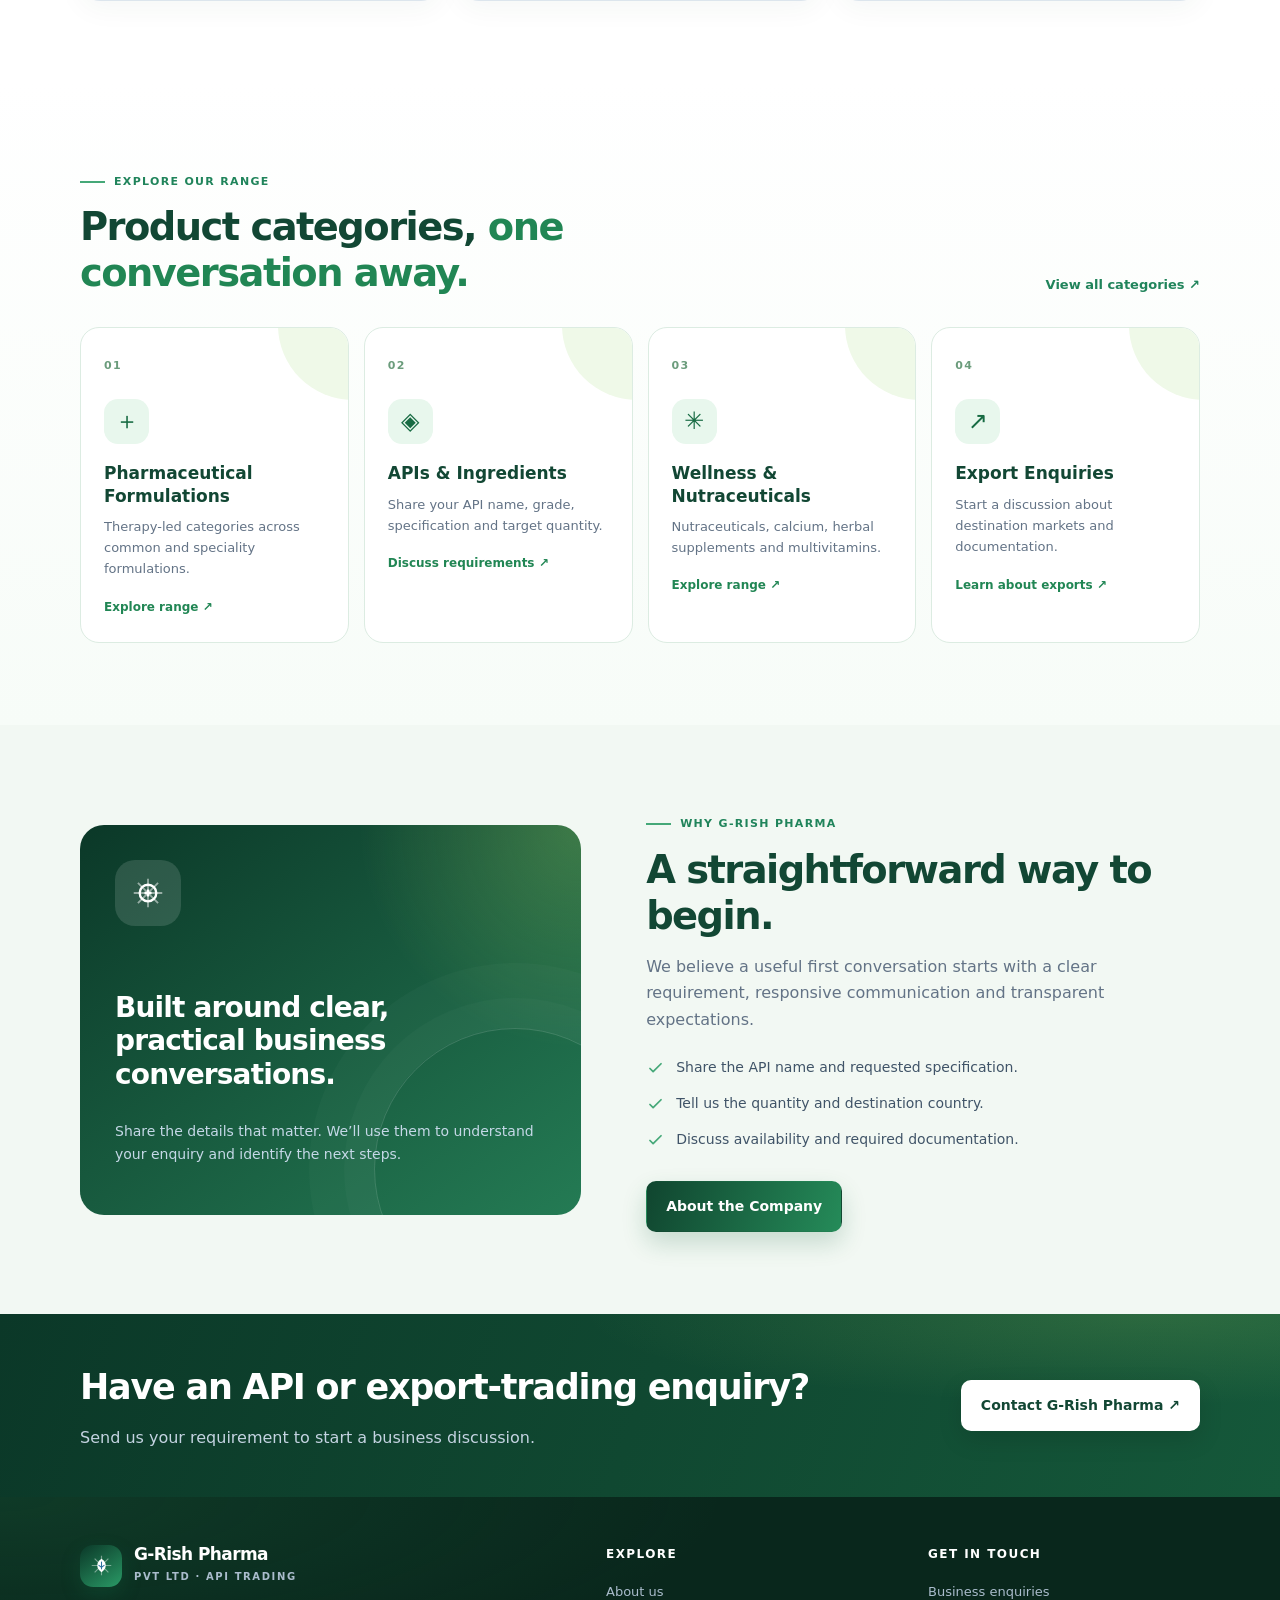
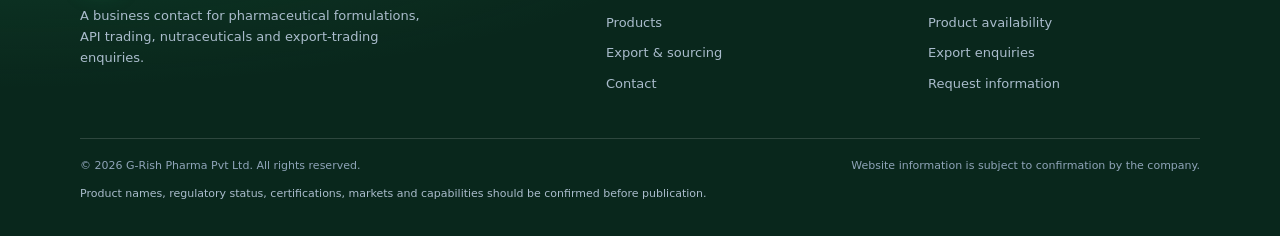
==== commit 3bfa57dc: "New chagnes update" ====
--- a/index.html
+++ b/index.html
@@ -5,7 +5,7 @@
   <meta name="viewport" content="width=device-width, initial-scale=1">
   <title>Pharmaceutical API Trading & Export | G-Rish Pharma Pvt Ltd</title>
   <meta name="description" content="G-Rish Pharma Pvt Ltd supports pharmaceutical API sourcing and export-trading enquiries. Contact us for product and business information.">
-  <meta name="theme-color" content="#102541">
+  <meta name="theme-color" content="#0b3828">
   <link rel="stylesheet" href="assets/style.css">
 </head>
 <body>
@@ -34,9 +34,14 @@
       <h1>Better connections.<br><em>Healthier possibilities.</em></h1>
       <p class="lead">G-Rish Pharma Pvt. Ltd. brings together pharmaceutical formulations, API trading, nutraceuticals and export enquiries with a clear, business-first approach. Tell us what you need and let’s start a conversation.</p>
       <div class="actions"><a class="btn btn-primary" href="contact.html">Discuss Your Requirement <span aria-hidden="true">↗</span></a><a class="btn btn-outline" href="products.html">Explore Our Product Range</a></div>
+      <div class="hero-highlights"><span><b>01</b> Formulations</span><span><b>02</b> APIs & ingredients</span><span><b>03</b> Export enquiries</span></div>
     </div>
-    <div class="hero-visual" aria-label="Abstract pharmaceutical molecule illustration">
-      <div class="visual-orbit"></div><span class="orbit-spark spark-one">✦</span><span class="orbit-spark spark-two">✧</span>
+    <div class="hero-visual hero-visual-premium" aria-label="Decorative pharmaceutical product illustration">
+      <div class="visual-orbit"></div>
+      <div class="hero-glow"></div>
+      <div class="hero-product product-bottle" aria-hidden="true"><span class="bottle-cap"></span><span class="bottle-neck"></span><span class="bottle-label"><b>G-RISH</b><small>PHARMA</small><i></i><em>QUALITY<br>IN FOCUS</em></span></div>
+      <div class="hero-product product-box" aria-hidden="true"><span class="box-cross">＋</span><b>G-Rish</b><small>Pharma care</small><i></i></div>
+      <div class="capsule capsule-one" aria-hidden="true"><span></span></div><div class="capsule capsule-two" aria-hidden="true"><span></span></div><span class="orbit-spark spark-one">✦</span><span class="orbit-spark spark-two">✧</span>
       <div class="molecule-card">
         <svg class="molecule-icon" viewBox="0 0 150 150" fill="none" aria-hidden="true">
           <g stroke="#6da9c4" stroke-width="2.2" stroke-linecap="round">
--- a/assets/style.css
+++ b/assets/style.css
@@ -248,3 +248,47 @@
 @media (max-width: 1000px) { .spotlight-grid { grid-template-columns: repeat(2, 1fr); } }
 @media (max-width: 720px) { .spotlight-head { align-items: flex-start; flex-direction: column; } .spotlight-grid { grid-template-columns: 1fr; } .spotlight-card { min-height: 225px; } .category-track { gap: 22px; } }
 @media (prefers-reduced-motion: reduce) { .hero h1, .hero .lead, .hero .actions, .visual-orbit, .molecule-card, .float-chip, .orbit-spark, .category-track { animation: none !important; } }
+
+
+/* Homepage hero refresh: layered pharma product artwork and richer first impression */
+.hero { overflow: hidden; }
+.hero-grid { gap: clamp(35px, 6vw, 90px); }
+.hero h1 { max-width: 650px; font-size: clamp(43px, 5.4vw, 70px); line-height: 1.02; letter-spacing: -.065em; }
+.hero h1 em { display: inline-block; color: #208654; }
+.hero .lead { max-width: 555px; font-size: 17px; }
+.hero-highlights { display:flex; flex-wrap:wrap; gap:10px 18px; margin-top:25px; color:#4d6d5b; font-size:11px; font-weight:750; }
+.hero-highlights span { display:flex; align-items:center; gap:7px; }
+.hero-highlights b { display:grid; place-items:center; width:22px; height:22px; border-radius:7px; background:#d8f0df; color:#176b43; font-size:9px; }
+.hero-visual-premium { min-height: 435px; isolation:isolate; }
+.hero-visual-premium .visual-orbit { width:min(430px,100%); border-color:rgba(32,132,91,.18); }
+.hero-glow { position:absolute; width:290px; height:290px; border-radius:50%; background:radial-gradient(circle,rgba(159,220,124,.42),rgba(184,232,199,.16) 55%,transparent 72%); filter:blur(4px); }
+.hero-product { position:absolute; z-index:2; filter:drop-shadow(0 22px 22px rgba(11,56,40,.18)); }
+.product-bottle { width:130px; height:190px; left:12%; top:90px; border-radius:22px 22px 28px 28px; background:linear-gradient(105deg,#e9f6ec 0%,#fff 25%,#d4ead9 100%); border:1px solid rgba(255,255,255,.9); transform:rotate(-9deg); animation:product-float 6s ease-in-out infinite; }
+.bottle-cap { position:absolute; width:66px; height:26px; left:32px; top:-20px; border-radius:7px 7px 3px 3px; background:repeating-linear-gradient(90deg,#175b3d 0 4px,#267c50 4px 7px); box-shadow:inset 0 4px 6px rgba(255,255,255,.16); }
+.bottle-neck { position:absolute; left:38px; top:3px; width:54px; height:18px; background:#e1f0e4; border-radius:4px; }
+.bottle-label { position:absolute; left:10px; right:10px; top:48px; height:105px; display:flex; flex-direction:column; align-items:center; padding:12px 4px; border-radius:7px; background:linear-gradient(135deg,#fff,#eff8f0); border:1px solid #d4e9d9; color:#155b3b; }
+.bottle-label b { font-size:13px; letter-spacing:.05em; }
+.bottle-label small { font-size:7px; letter-spacing:.22em; margin-top:2px; }
+.bottle-label i { width:35px; height:2px; background:#9acb9d; margin:10px 0 6px; }
+.bottle-label em { color:#65836d; font-style:normal; text-align:center; font-size:7px; line-height:1.4; letter-spacing:.08em; }
+.product-box { width:135px; height:180px; right:8%; bottom:57px; padding:28px 15px 15px; transform:rotate(8deg); border:1px solid #d3e7d8; border-radius:5px 13px 13px 5px; background:linear-gradient(110deg,#d6eadb 0%,#fff 18%,#f4fbf5 100%); color:#155b3b; animation:product-float 6.5s -2s ease-in-out infinite; }
+.product-box:before { content:""; position:absolute; top:0; bottom:0; left:0; width:10px; background:linear-gradient(#1c7048,#0b3828); border-radius:5px 0 0 5px; }
+.product-box b { display:block; margin-top:46px; font-size:15px; letter-spacing:-.04em; }
+.product-box small { display:block; font-size:8px; letter-spacing:.1em; text-transform:uppercase; color:#6a8b73; margin-top:4px; }
+.product-box i { display:block; width:52px; height:4px; border-radius:5px; background:#b9e86b; margin-top:15px; }
+.box-cross { position:absolute; right:14px; top:14px; display:grid; place-items:center; width:29px; height:29px; border-radius:9px; background:#e0f3e5; color:#218654; font-size:22px; }
+.capsule { position:absolute; z-index:3; width:66px; height:27px; border-radius:20px; overflow:hidden; box-shadow:0 10px 18px rgba(11,56,40,.14); transform:rotate(-32deg); }
+.capsule span { position:absolute; right:0; top:0; height:100%; width:50%; background:#b9e86b; border-left:1px solid rgba(16,80,49,.12); }
+.capsule-one { top:72px; right:17%; background:#fff; animation:capsule-drift 7s ease-in-out infinite; }
+.capsule-two { bottom:75px; left:17%; width:49px; height:21px; background:#248657; transform:rotate(24deg); animation:capsule-drift 7.5s -2s ease-in-out infinite; }
+.capsule-two span { background:#eaf8ed; }
+.hero-visual-premium .molecule-card { width:210px; min-height:225px; border-radius:26px; background:rgba(255,255,255,.84); backdrop-filter:blur(10px); }
+.hero-visual-premium .molecule-icon { width:100px; height:100px; }
+.hero-visual-premium .chip-top { top:18px; right:-4px; }
+.hero-visual-premium .chip-bottom { bottom:13px; left:-2px; }
+.category-ribbon { box-shadow:0 8px 24px rgba(11,56,40,.08); }
+@keyframes product-float { 0%,100% { translate:0 0; } 50% { translate:0 -10px; } }
+@keyframes capsule-drift { 0%,100% { translate:0 0; rotate:0deg; } 50% { translate:4px -10px; rotate:7deg; } }
+@media (max-width:900px) { .hero-grid { gap:20px; } .hero-visual-premium { min-height:370px; } .product-bottle { left:6%; transform:scale(.85) rotate(-9deg); } .product-box { right:3%; transform:scale(.85) rotate(8deg); } }
+@media (max-width:720px) { .hero h1 { font-size:clamp(40px,11vw,57px); } .hero-visual-premium { min-height:340px; margin-top:12px; } .product-bottle { left:5%; top:80px; transform:scale(.75) rotate(-9deg); transform-origin:top left; } .product-box { right:1%; bottom:42px; transform:scale(.75) rotate(8deg); transform-origin:bottom right; } .hero-visual-premium .molecule-card { transform:scale(.84); } .hero-highlights { gap:8px 12px; } }
+@media (prefers-reduced-motion:reduce) { .product-bottle,.product-box,.capsule { animation:none !important; } }
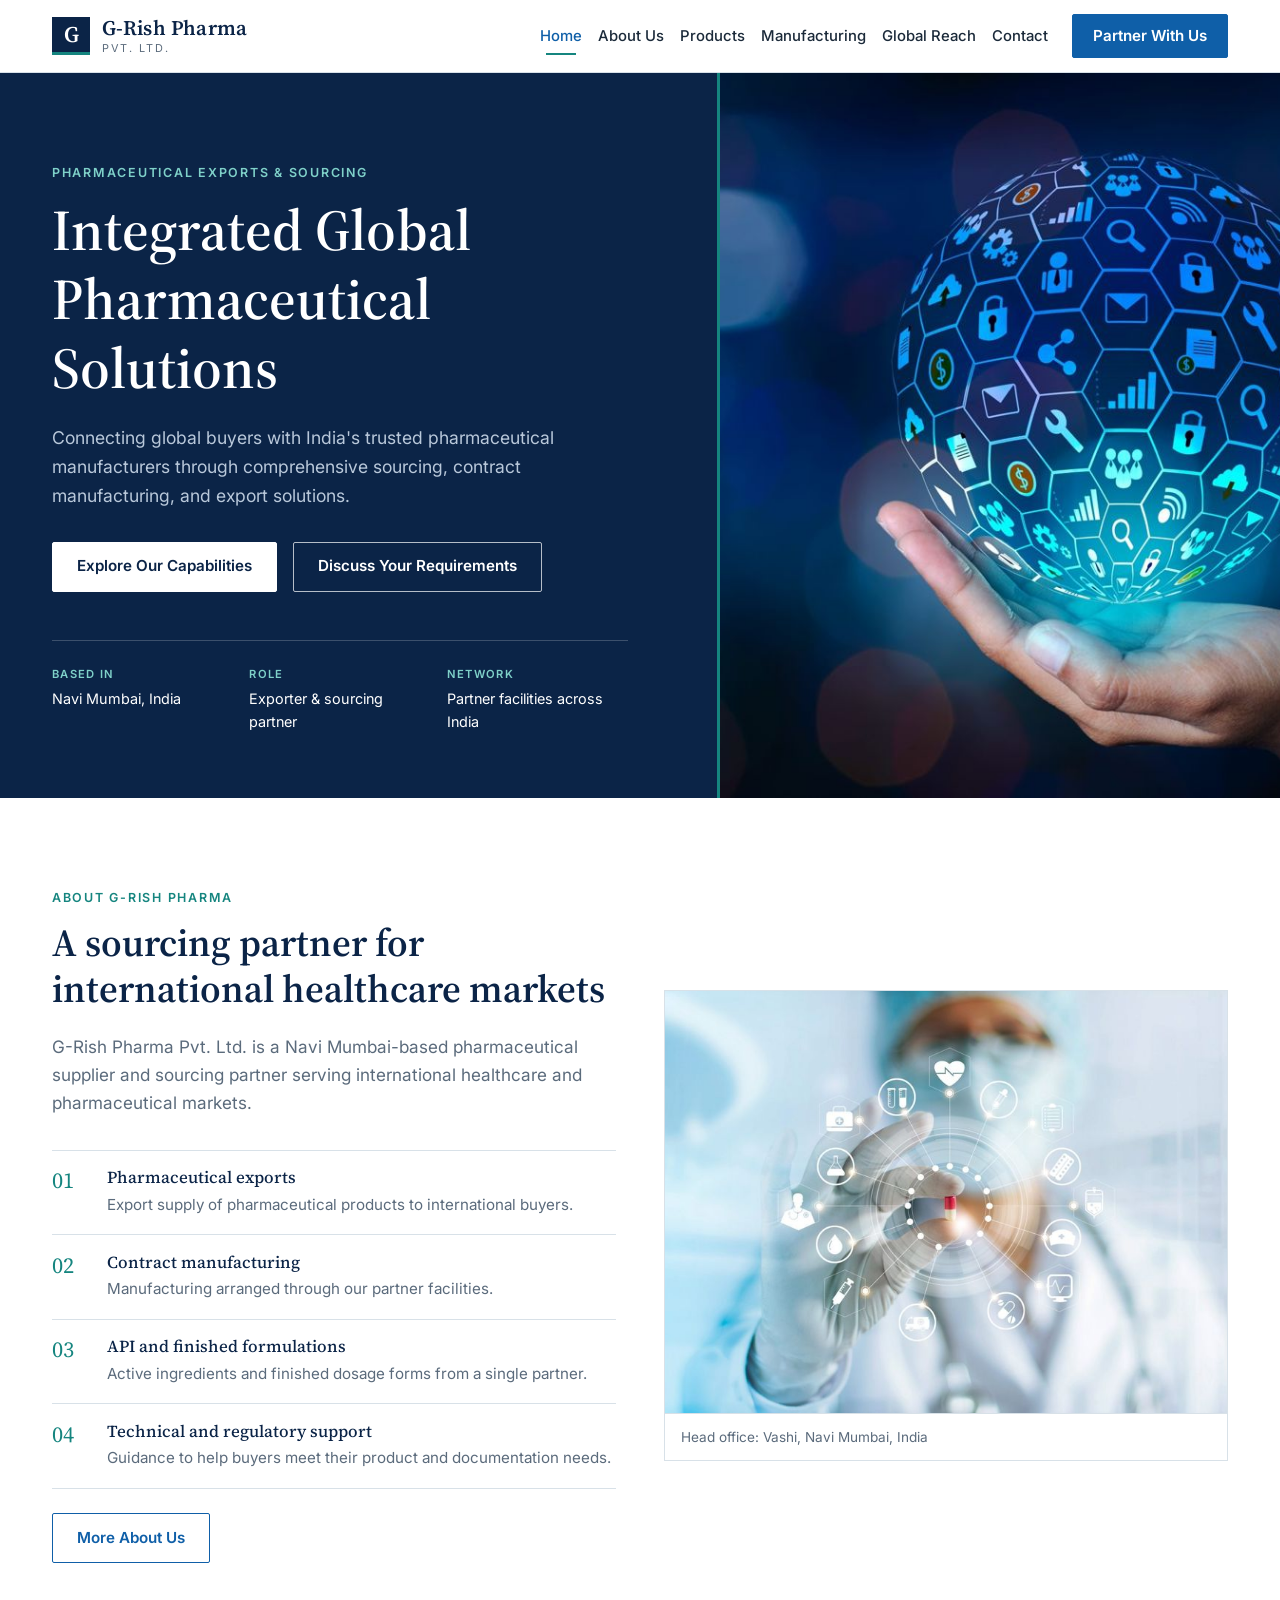
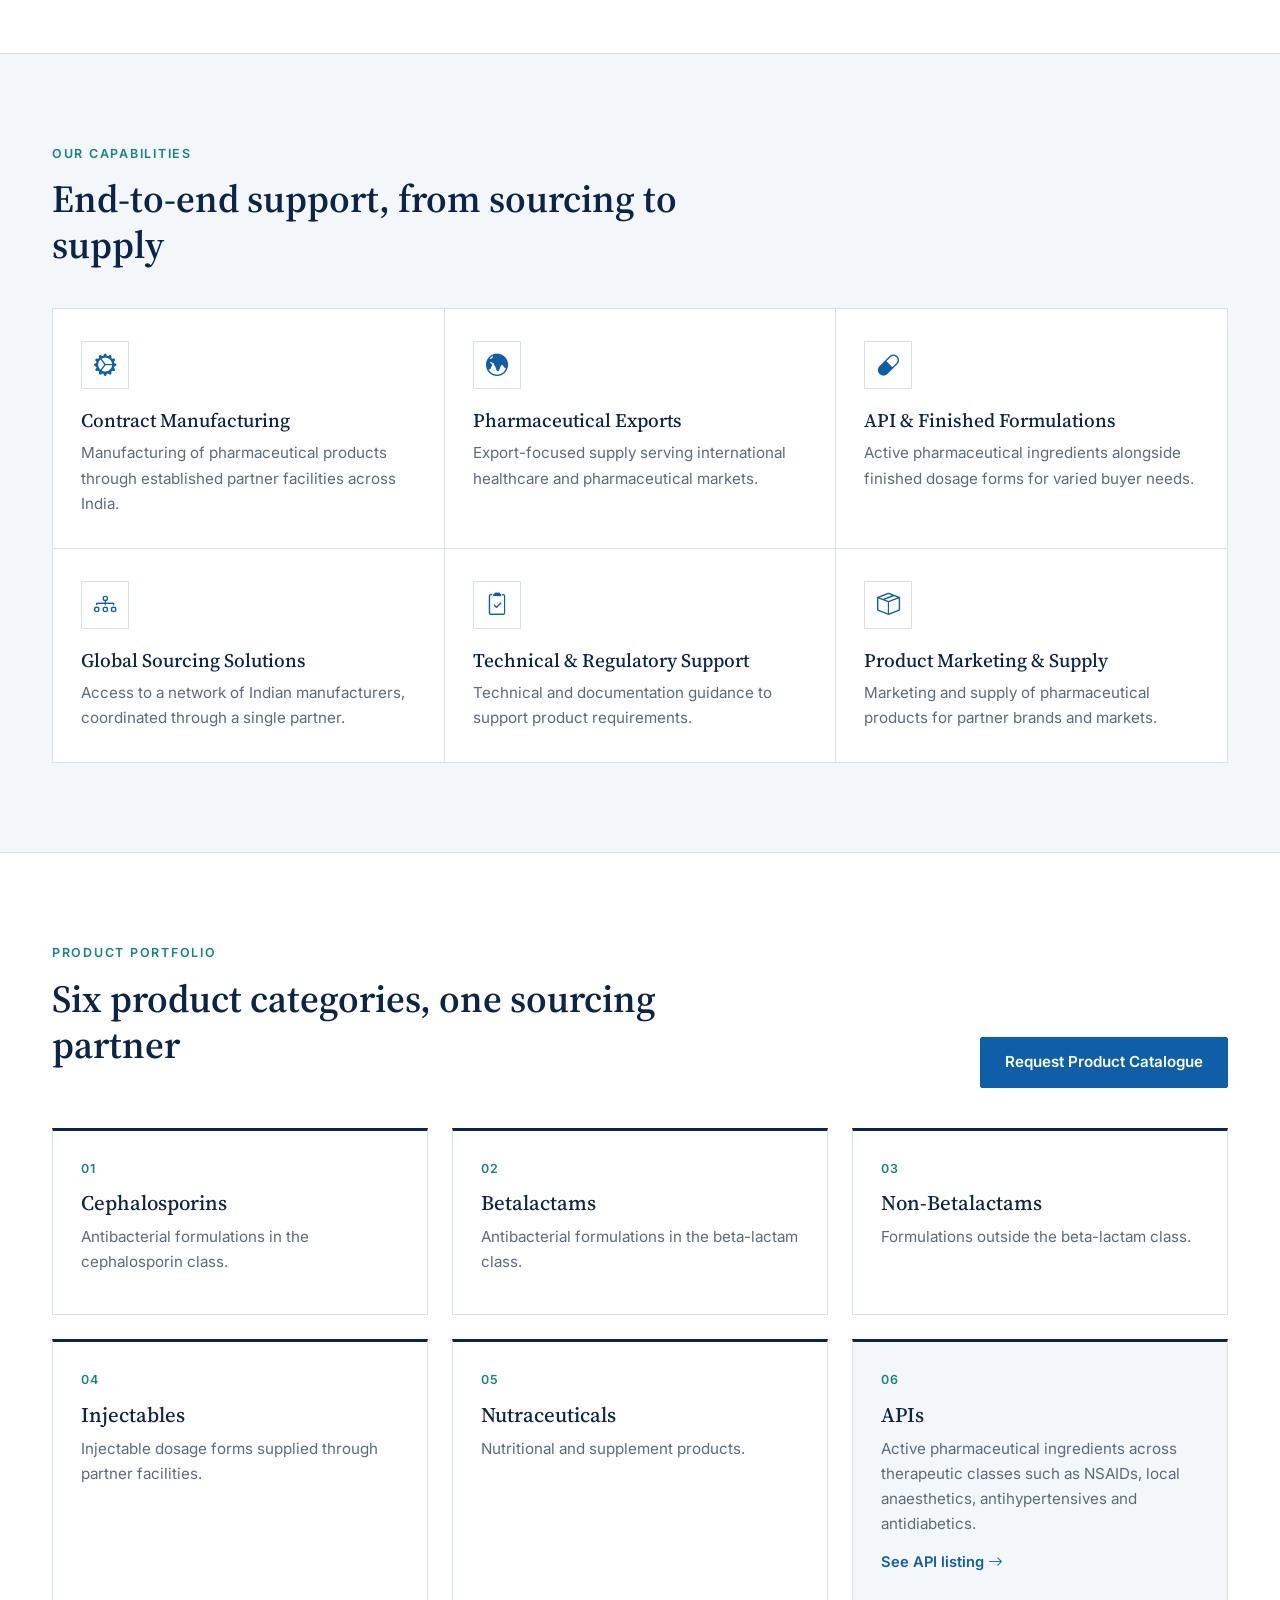
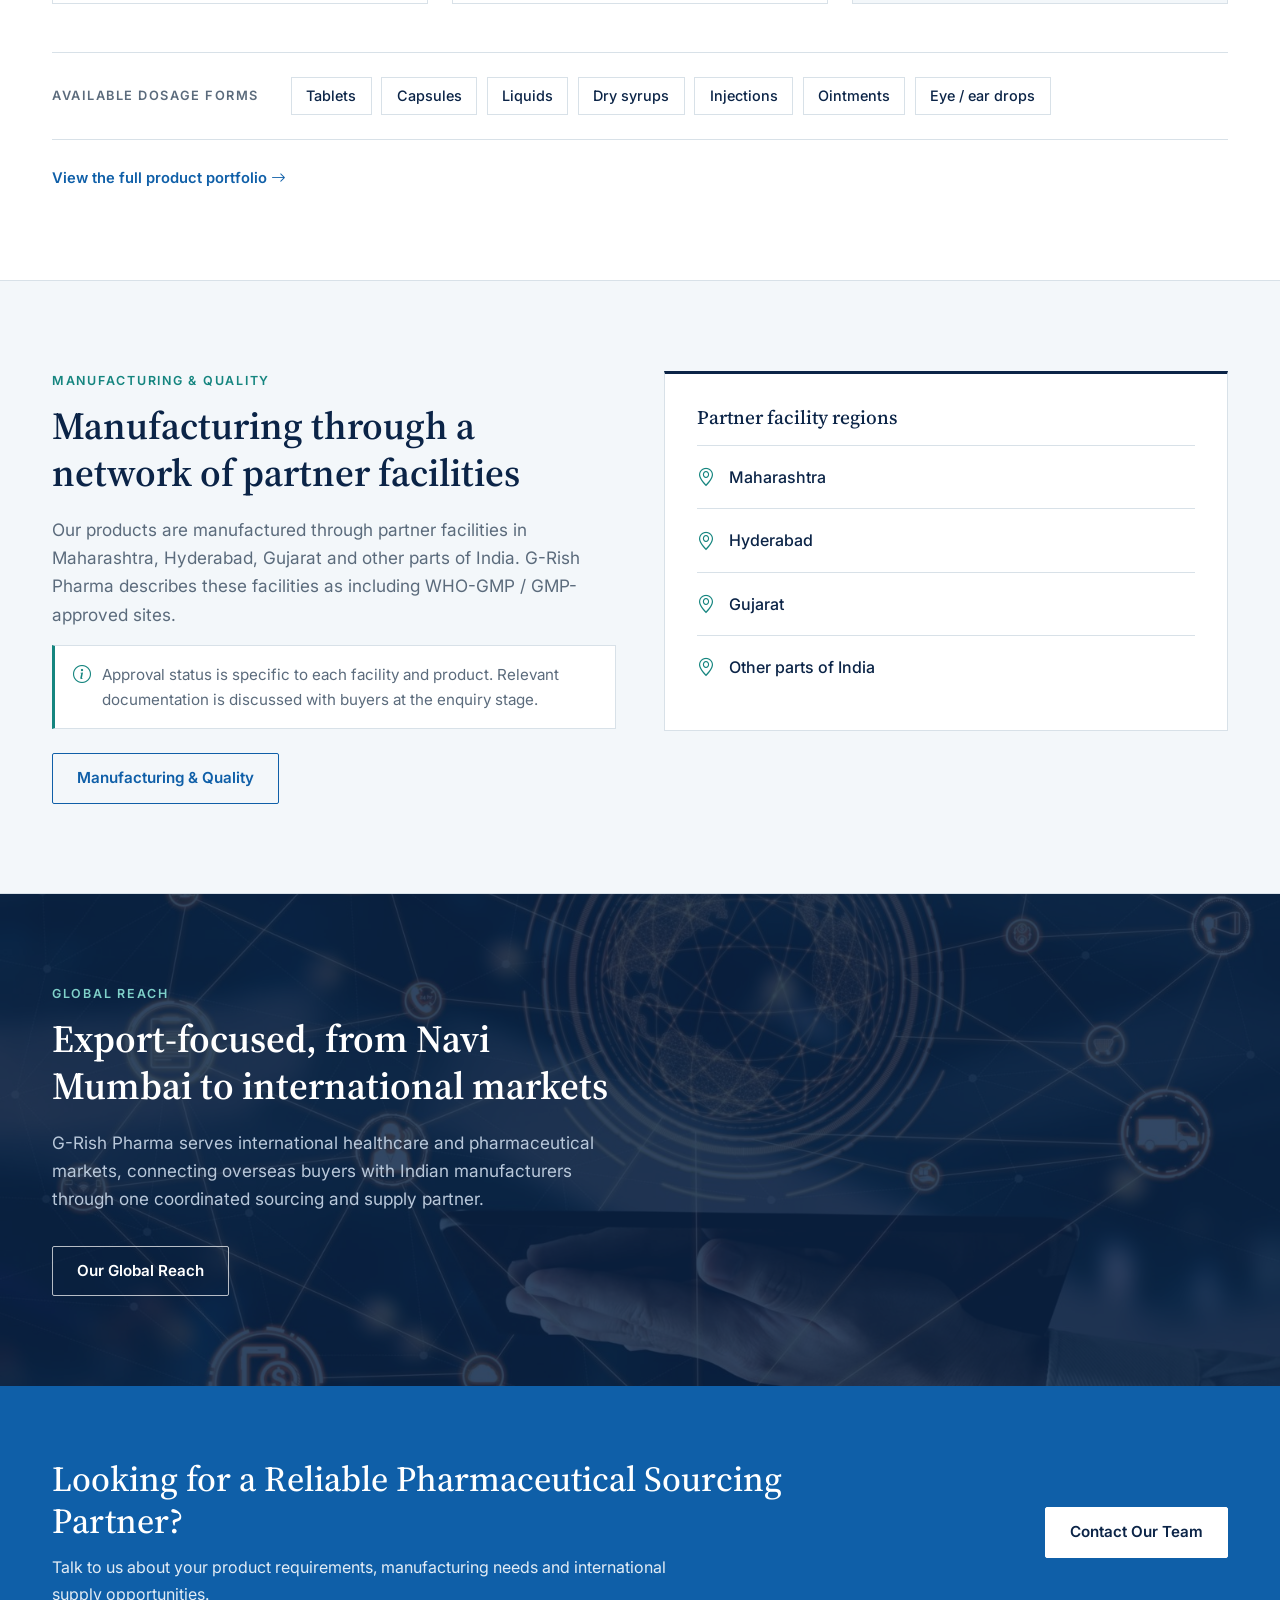
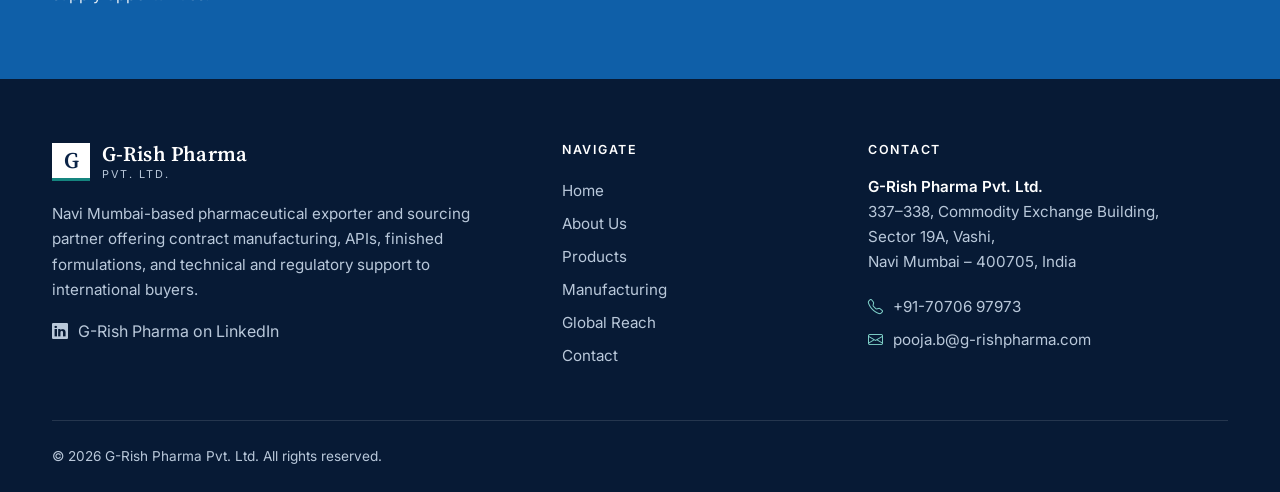
==== commit d787421c: "added new code added new code" ====
--- a/index.html
+++ b/index.html
@@ -1,105 +1,248 @@
-<!doctype html>
+<!DOCTYPE html>
 <html lang="en">
 <head>
-  <meta charset="utf-8">
+  <meta charset="UTF-8">
   <meta name="viewport" content="width=device-width, initial-scale=1">
-  <title>Pharmaceutical API Trading & Export | G-Rish Pharma Pvt Ltd</title>
-  <meta name="description" content="G-Rish Pharma Pvt Ltd supports pharmaceutical API sourcing and export-trading enquiries. Contact us for product and business information.">
-  <meta name="theme-color" content="#0b3828">
-  <link rel="stylesheet" href="assets/style.css">
+  <title>G-Rish Pharma Pvt. Ltd. | Integrated Global Pharmaceutical Solutions</title>
+  <meta name="description" content="G-Rish Pharma Pvt. Ltd. is a Navi Mumbai-based pharmaceutical exporter and sourcing partner offering contract manufacturing, APIs, finished formulations and export solutions.">
+  <meta name="theme-color" content="#0b2447">
+  <meta property="og:type" content="website">
+  <meta property="og:title" content="G-Rish Pharma Pvt. Ltd. | Integrated Global Pharmaceutical Solutions">
+  <meta property="og:description" content="G-Rish Pharma Pvt. Ltd. is a Navi Mumbai-based pharmaceutical exporter and sourcing partner offering contract manufacturing, APIs, finished formulations and export solutions.">
+  <meta property="og:image" content="res/hero-global-network.jpg">
+  <link rel="icon" href="data:image/svg+xml,%3Csvg xmlns='http://www.w3.org/2000/svg' viewBox='0 0 32 32'%3E%3Crect width='32' height='32' fill='%230b2447'/%3E%3Crect y='28' width='32' height='4' fill='%2315857f'/%3E%3Ctext x='16' y='23' font-family='Georgia,serif' font-size='20' font-weight='bold' text-anchor='middle' fill='white'%3EG%3C/text%3E%3C/svg%3E">
+  <link rel="preconnect" href="https://fonts.googleapis.com">
+  <link rel="preconnect" href="https://fonts.gstatic.com" crossorigin>
+  <link href="https://fonts.googleapis.com/css2?family=Inter:wght@400;500;600&family=Source+Serif+4:opsz,wght@8..60,500;8..60,600&display=swap" rel="stylesheet">
+  <link href="https://cdn.jsdelivr.net/npm/bootstrap@5.3.3/dist/css/bootstrap.min.css" rel="stylesheet">
+  <link href="https://cdn.jsdelivr.net/npm/bootstrap-icons@1.11.3/font/bootstrap-icons.min.css" rel="stylesheet">
+  <link href="css/grish.css" rel="stylesheet">
 </head>
 <body>
-<a class="skip-link" href="#main">Skip to content</a>
-<header class="site-header">
-  <div class="container nav-wrap">
-    <a class="brand" href="index.html" aria-label="G-Rish Pharma home">
-      <span class="brand-mark" aria-hidden="true">
-      <svg viewBox="0 0 32 32" fill="none"><path d="M16 3.5v25M3.5 16h25M7.2 7.2l17.6 17.6M24.8 7.2 7.2 24.8" stroke="currentColor" stroke-width="1.5" opacity=".42"/><path d="M16 7.2c-3.6 2.2-5.4 5.2-5.4 8.8 0 3.6 2.1 6.1 5.4 8.7 3.3-2.6 5.4-5.1 5.4-8.7 0-3.6-1.8-6.6-5.4-8.8Z" fill="white"/><path d="M16 11.5v8.8M12.7 15.9l3.3 2.5 3.3-2.5" stroke="#2b6f9f" stroke-width="1.4" stroke-linecap="round" stroke-linejoin="round"/></svg>
-    </span>
-      <span><span class="brand-name">G-Rish Pharma</span><span class="brand-sub">Pvt Ltd · API Trading</span></span>
-    </a>
-    <button class="menu-toggle" type="button" aria-expanded="false" aria-controls="primary-navigation">Menu</button>
-    <nav class="nav-links" id="primary-navigation" aria-label="Main navigation">
-      <a href="index.html" aria-current="page">Home</a><a href="about.html">About</a><a href="products.html">Products</a><a href="export.html">Export</a><a href="contact.html">Contact</a>
-      <a class="nav-cta" href="contact.html">Send an Enquiry ↗</a>
+  <a class="skip-link" href="#main">Skip to content</a>
+  <header class="site-header">
+    <nav class="navbar navbar-expand-lg" aria-label="Primary">
+      <div class="container">
+        <a class="brand" href="index.html" aria-label="G-Rish Pharma Pvt. Ltd. home">
+          <span class="brand__mark" aria-hidden="true">G</span>
+          <span class="brand__text"><span class="brand__name">G-Rish Pharma</span><span class="brand__sub">Pvt. Ltd.</span></span>
+        </a>
+        <button class="navbar-toggler" type="button" data-bs-toggle="collapse" data-bs-target="#mainNav" aria-controls="mainNav" aria-expanded="false" aria-label="Toggle navigation">
+          <span class="navbar-toggler-icon"></span>
+        </button>
+        <div class="collapse navbar-collapse" id="mainNav">
+          <ul class="navbar-nav ms-lg-auto align-items-lg-center">
+            <li class="nav-item"><a class="nav-link is-active" aria-current="page" href="index.html">Home</a></li>
+            <li class="nav-item"><a class="nav-link" href="about.html">About Us</a></li>
+            <li class="nav-item"><a class="nav-link" href="products.html">Products</a></li>
+            <li class="nav-item"><a class="nav-link" href="manufacturing.html">Manufacturing</a></li>
+            <li class="nav-item"><a class="nav-link" href="global-reach.html">Global Reach</a></li>
+            <li class="nav-item"><a class="nav-link" href="contact.html">Contact</a></li>
+            <li class="nav-item ms-lg-3 mt-3 mt-lg-0"><a class="btn btn-brand w-100" href="contact.html">Partner With Us</a></li>
+          </ul>
+        </div>
+      </div>
     </nav>
-  </div>
-</header>
-<main id="main">
-
-<section class="hero">
-  <div class="container hero-grid">
-    <div>
-      <span class="eyebrow"><span class="live-dot"></span> Pharmaceutical API Trading · Formulations · Exports</span>
-      <h1>Better connections.<br><em>Healthier possibilities.</em></h1>
-      <p class="lead">G-Rish Pharma Pvt. Ltd. brings together pharmaceutical formulations, API trading, nutraceuticals and export enquiries with a clear, business-first approach. Tell us what you need and let’s start a conversation.</p>
-      <div class="actions"><a class="btn btn-primary" href="contact.html">Discuss Your Requirement <span aria-hidden="true">↗</span></a><a class="btn btn-outline" href="products.html">Explore Our Product Range</a></div>
-      <div class="hero-highlights"><span><b>01</b> Formulations</span><span><b>02</b> APIs & ingredients</span><span><b>03</b> Export enquiries</span></div>
+  </header>
+
+  <main id="main">
+    <section class="hero" aria-labelledby="hero-title">
+      <div class="container">
+        <div class="row">
+          <div class="col-lg-6">
+            <div class="hero__content">
+              <p class="eyebrow eyebrow--on-dark">Pharmaceutical exports &amp; sourcing</p>
+              <h1 id="hero-title" class="hero__title">Integrated Global Pharmaceutical Solutions</h1>
+              <p class="hero__lead">Connecting global buyers with India's trusted pharmaceutical manufacturers through comprehensive sourcing, contract manufacturing, and export solutions.</p>
+              <div class="d-grid d-sm-flex gap-3">
+                <a class="btn btn-light-brand" href="about.html#capabilities">Explore Our Capabilities</a>
+                <a class="btn btn-outline-light-brand" href="#">Discuss Your Requirements</a>
+              </div>
+              <dl class="hero__facts">
+                <div><dt>Based in</dt><dd>Navi Mumbai, India</dd></div>
+                <div><dt>Role</dt><dd>Exporter &amp; sourcing partner</dd></div>
+                <div><dt>Network</dt><dd>Partner facilities across India</dd></div>
+              </dl>
+            </div>
+          </div>
+        </div>
+      </div>
+      <div class="hero__media"><img src="res/hero-global-network.jpg" alt="Hand holding a glowing digital globe representing a global pharmaceutical network" width="1400" height="763" fetchpriority="high"></div>
+    </section>
+
+    <section class="section" aria-labelledby="about-title">
+      <div class="container">
+        <div class="row g-5 align-items-center">
+          <div class="col-lg-6">
+            <p class="eyebrow">About G-Rish Pharma</p>
+            <h2 id="about-title" class="section__title">A sourcing partner for international healthcare markets</h2>
+            <p class="lead-text">G-Rish Pharma Pvt. Ltd. is a Navi Mumbai-based pharmaceutical supplier and sourcing partner serving international healthcare and pharmaceutical markets.</p>
+            <ul class="check-list">
+              <li><span class="check-list__num">01</span><div><h3>Pharmaceutical exports</h3><p>Export supply of pharmaceutical products to international buyers.</p></div></li>
+              <li><span class="check-list__num">02</span><div><h3>Contract manufacturing</h3><p>Manufacturing arranged through our partner facilities.</p></div></li>
+              <li><span class="check-list__num">03</span><div><h3>API and finished formulations</h3><p>Active ingredients and finished dosage forms from a single partner.</p></div></li>
+              <li><span class="check-list__num">04</span><div><h3>Technical and regulatory support</h3><p>Guidance to help buyers meet their product and documentation needs.</p></div></li>
+            </ul>
+            <a class="btn btn-outline-brand mt-4" href="about.html">More About Us</a>
+          </div>
+          <div class="col-lg-6">
+            <figure class="media-frame"><img src="res/intro-healthcare-technology.jpg" alt="Healthcare professional interacting with a digital medical network interface" width="1200" height="570" loading="lazy"><figcaption>Head office: Vashi, Navi Mumbai, India</figcaption></figure>
+          </div>
+        </div>
+      </div>
+    </section>
+
+    <section class="section section--surface" aria-labelledby="cap-title">
+      <div class="container">
+        <div class="section__head"><p class="eyebrow">Our capabilities</p><h2 id="cap-title" class="section__title">End-to-end support, from sourcing to supply</h2></div>
+        <div class="grid-panel">
+          <article class="grid-panel__item">
+            <i class="bi bi-gear-wide-connected icon-tile" aria-hidden="true"></i>
+            <h3>Contract Manufacturing</h3>
+            <p>Manufacturing of pharmaceutical products through established partner facilities across India.</p>
+          </article>
+          <article class="grid-panel__item">
+            <i class="bi bi-globe-central-south-asia icon-tile" aria-hidden="true"></i>
+            <h3>Pharmaceutical Exports</h3>
+            <p>Export-focused supply serving international healthcare and pharmaceutical markets.</p>
+          </article>
+          <article class="grid-panel__item">
+            <i class="bi bi-capsule icon-tile" aria-hidden="true"></i>
+            <h3>API &amp; Finished Formulations</h3>
+            <p>Active pharmaceutical ingredients alongside finished dosage forms for varied buyer needs.</p>
+          </article>
+          <article class="grid-panel__item">
+            <i class="bi bi-diagram-3 icon-tile" aria-hidden="true"></i>
+            <h3>Global Sourcing Solutions</h3>
+            <p>Access to a network of Indian manufacturers, coordinated through a single partner.</p>
+          </article>
+          <article class="grid-panel__item">
+            <i class="bi bi-clipboard2-check icon-tile" aria-hidden="true"></i>
+            <h3>Technical &amp; Regulatory Support</h3>
+            <p>Technical and documentation guidance to support product requirements.</p>
+          </article>
+          <article class="grid-panel__item">
+            <i class="bi bi-box-seam icon-tile" aria-hidden="true"></i>
+            <h3>Product Marketing &amp; Supply</h3>
+            <p>Marketing and supply of pharmaceutical products for partner brands and markets.</p>
+          </article>
+        </div>
+      </div>
+    </section>
+
+    <section class="section" aria-labelledby="prod-title">
+      <div class="container">
+        <div class="section__head section__head--split">
+          <div><p class="eyebrow">Product portfolio</p><h2 id="prod-title" class="section__title">Six product categories, one sourcing partner</h2></div>
+          <a class="btn btn-brand" href="mailto:pooja.b@g-rishpharma.com?subject=Product%20Catalogue%20Request&amp;body=Hello%20G-Rish%20Pharma%20team%2C%0A%0APlease%20share%20your%20product%20catalogue.%0A%0ACompany%3A%20%0ACountry%3A%20%0AProducts%20of%20interest%3A%20">Request Product Catalogue</a>
+        </div>
+        <div class="row g-4">
+          <div class="col-md-6 col-lg-4"><article class="cat-card"><span class="cat-card__num">01</span><h3>Cephalosporins</h3><p>Antibacterial formulations in the cephalosporin class.</p></article></div>
+          <div class="col-md-6 col-lg-4"><article class="cat-card"><span class="cat-card__num">02</span><h3>Betalactams</h3><p>Antibacterial formulations in the beta-lactam class.</p></article></div>
+          <div class="col-md-6 col-lg-4"><article class="cat-card"><span class="cat-card__num">03</span><h3>Non-Betalactams</h3><p>Formulations outside the beta-lactam class.</p></article></div>
+          <div class="col-md-6 col-lg-4"><article class="cat-card"><span class="cat-card__num">04</span><h3>Injectables</h3><p>Injectable dosage forms supplied through partner facilities.</p></article></div>
+          <div class="col-md-6 col-lg-4"><article class="cat-card"><span class="cat-card__num">05</span><h3>Nutraceuticals</h3><p>Nutritional and supplement products.</p></article></div>
+          <div class="col-md-6 col-lg-4"><article class="cat-card cat-card--feature"><span class="cat-card__num">06</span><h3>APIs</h3><p>Active pharmaceutical ingredients across therapeutic classes such as NSAIDs, local anaesthetics, antihypertensives and antidiabetics.</p><a class="text-link" href="products.html#api-list">See API listing <i class="bi bi-arrow-right" aria-hidden="true"></i></a></article></div>
+        </div>
+        <div class="forms-band">
+          <h3 class="forms-band__title">Available dosage forms</h3>
+          <ul class="chip-list"><li>Tablets</li><li>Capsules</li><li>Liquids</li><li>Dry syrups</li><li>Injections</li><li>Ointments</li><li>Eye / ear drops</li></ul>
+        </div>
+        <p class="mt-4 mb-0"><a class="text-link" href="products.html">View the full product portfolio <i class="bi bi-arrow-right" aria-hidden="true"></i></a></p>
+      </div>
+    </section>
+
+    <section class="section section--surface" aria-labelledby="mfg-title">
+      <div class="container">
+        <div class="row g-5 align-items-start">
+          <div class="col-lg-6">
+            <p class="eyebrow">Manufacturing &amp; quality</p>
+            <h2 id="mfg-title" class="section__title">Manufacturing through a network of partner facilities</h2>
+            <p class="lead-text">Our products are manufactured through partner facilities in Maharashtra, Hyderabad, Gujarat and other parts of India. G-Rish Pharma describes these facilities as including WHO-GMP / GMP-approved sites.</p>
+            <p class="note"><i class="bi bi-info-circle" aria-hidden="true"></i><span>Approval status is specific to each facility and product. Relevant documentation is discussed with buyers at the enquiry stage.</span></p>
+            <a class="btn btn-outline-brand mt-2" href="manufacturing.html">Manufacturing &amp; Quality</a>
+          </div>
+          <div class="col-lg-6">
+            <div class="region-panel" role="group" aria-label="Partner facility regions">
+              <h3 class="region-panel__title">Partner facility regions</h3>
+              <ul class="region-list">
+                <li><i class="bi bi-geo-alt" aria-hidden="true"></i><span>Maharashtra</span></li>
+                <li><i class="bi bi-geo-alt" aria-hidden="true"></i><span>Hyderabad</span></li>
+                <li><i class="bi bi-geo-alt" aria-hidden="true"></i><span>Gujarat</span></li>
+                <li><i class="bi bi-geo-alt" aria-hidden="true"></i><span>Other parts of India</span></li>
+              </ul>
+            </div>
+          </div>
+        </div>
+      </div>
+    </section>
+
+    <section class="global" aria-labelledby="global-title">
+      <img class="global__bg" src="res/global-network.jpg" alt="" width="1600" height="1006" loading="lazy">
+      <div class="container"><div class="row"><div class="col-lg-7 col-xl-6">
+        <p class="eyebrow eyebrow--on-dark">Global reach</p>
+        <h2 id="global-title" class="section__title section__title--light">Export-focused, from Navi Mumbai to international markets</h2>
+        <p class="global__text">G-Rish Pharma serves international healthcare and pharmaceutical markets, connecting overseas buyers with Indian manufacturers through one coordinated sourcing and supply partner.</p>
+        <a class="btn btn-outline-light-brand mt-3" href="global-reach.html">Our Global Reach</a>
+      </div></div></div>
+    </section>
+
+    <section class="cta" aria-labelledby="cta-title">
+      <div class="container">
+        <div class="row align-items-center g-4">
+          <div class="col-lg-8">
+            <h2 id="cta-title" class="cta__title">Looking for a Reliable Pharmaceutical Sourcing Partner?</h2>
+            <p class="cta__text">Talk to us about your product requirements, manufacturing needs and international supply opportunities.</p>
+          </div>
+          <div class="col-lg-4 text-lg-end">
+            <a class="btn btn-light-brand" href="mailto:pooja.b@g-rishpharma.com?subject=Partnership%20enquiry%20-%20G-Rish%20Pharma&amp;body=Hello%20G-Rish%20Pharma%20team%2C%0A%0AI%20would%20like%20to%20discuss%3A%0A-%20Product%20requirements%3A%20%0A-%20Manufacturing%20needs%3A%20%0A-%20Target%20markets%3A%20%0A%0ACompany%3A%20%0AName%3A%20">Contact Our Team</a>
+          </div>
+        </div>
+      </div>
+    </section>
+  </main>
+
+  <footer class="site-footer">
+    <div class="container">
+      <div class="row g-5">
+        <div class="col-lg-5">
+          <a class="brand brand--light" href="index.html" aria-label="G-Rish Pharma Pvt. Ltd. home">
+            <span class="brand__mark" aria-hidden="true">G</span>
+            <span class="brand__text"><span class="brand__name">G-Rish Pharma</span><span class="brand__sub">Pvt. Ltd.</span></span>
+          </a>
+          <p class="footer__about">Navi Mumbai-based pharmaceutical exporter and sourcing partner offering contract manufacturing, APIs, finished formulations, and technical and regulatory support to international buyers.</p>
+          <a class="footer__social" href="https://www.linkedin.com/company/g-rish-pharma-pvt-ltd/" target="_blank" rel="noopener"><i class="bi bi-linkedin" aria-hidden="true"></i> G-Rish Pharma on LinkedIn</a>
+        </div>
+        <div class="col-sm-6 col-lg-3">
+          <h3 class="footer__title">Navigate</h3>
+          <ul class="footer__links">
+            <li><a href="index.html">Home</a></li>
+            <li><a href="about.html">About Us</a></li>
+            <li><a href="products.html">Products</a></li>
+            <li><a href="manufacturing.html">Manufacturing</a></li>
+            <li><a href="global-reach.html">Global Reach</a></li>
+            <li><a href="contact.html">Contact</a></li>
+          </ul>
+        </div>
+        <div class="col-sm-6 col-lg-4">
+          <h3 class="footer__title">Contact</h3>
+          <address class="footer__address">
+            <strong>G-Rish Pharma Pvt. Ltd.</strong><br>
+            337–338, Commodity Exchange Building,<br>
+            Sector 19A, Vashi,<br>
+            Navi Mumbai – 400705, India
+          </address>
+          <ul class="footer__links footer__links--contact">
+            <li><i class="bi bi-telephone" aria-hidden="true"></i><a href="tel:+917070697973">+91-70706 97973</a></li>
+            <li><i class="bi bi-envelope" aria-hidden="true"></i><a href="mailto:pooja.b@g-rishpharma.com">pooja.b@g-rishpharma.com</a></li>
+          </ul>
+        </div>
+      </div>
+      <div class="footer__bottom"><p>&copy; <span id="year">2026</span> G-Rish Pharma Pvt. Ltd. All rights reserved.</p></div>
     </div>
-    <div class="hero-visual hero-visual-premium" aria-label="Decorative pharmaceutical product illustration">
-      <div class="visual-orbit"></div>
-      <div class="hero-glow"></div>
-      <div class="hero-product product-bottle" aria-hidden="true"><span class="bottle-cap"></span><span class="bottle-neck"></span><span class="bottle-label"><b>G-RISH</b><small>PHARMA</small><i></i><em>QUALITY<br>IN FOCUS</em></span></div>
-      <div class="hero-product product-box" aria-hidden="true"><span class="box-cross">＋</span><b>G-Rish</b><small>Pharma care</small><i></i></div>
-      <div class="capsule capsule-one" aria-hidden="true"><span></span></div><div class="capsule capsule-two" aria-hidden="true"><span></span></div><span class="orbit-spark spark-one">✦</span><span class="orbit-spark spark-two">✧</span>
-      <div class="molecule-card">
-        <svg class="molecule-icon" viewBox="0 0 150 150" fill="none" aria-hidden="true">
-          <g stroke="#6da9c4" stroke-width="2.2" stroke-linecap="round">
-            <path d="M75 25 110 45 110 85 75 105 40 85 40 45Z"/><path d="M75 25v-13M110 45l17-10M110 85l17 10M75 105v19M40 85l-17 10M40 45 23 35"/>
-            <path d="M75 25 95 60 75 105 55 60Z" opacity=".55"/>
-          </g>
-          <g fill="#2b6f9f"><circle cx="75" cy="25" r="7"/><circle cx="110" cy="45" r="7"/><circle cx="110" cy="85" r="7"/><circle cx="75" cy="105" r="7"/><circle cx="40" cy="85" r="7"/><circle cx="40" cy="45" r="7"/></g>
-          <circle cx="75" cy="65" r="18" fill="#dff3f1" stroke="#36a6a0" stroke-width="2"/><path d="M67 65h16M75 57v16" stroke="#36a6a0" stroke-width="3" stroke-linecap="round"/>
-        </svg>
-        <strong>G-Rish Pharma</strong><span>Formulations · APIs · Wellness</span>
-      </div>
-      <div class="float-chip chip-top"><span class="chip-icon">◎</span><span>Business-first<small>Clear communication</small></span></div>
-      <div class="float-chip chip-bottom"><span class="chip-icon">↗</span><span>Global outlook<small>Export-trading enquiries</small></span></div>
-    </div>
-  </div>
-</section>
-<div class="category-ribbon" aria-label="Product categories"><div class="category-track"><span>FORMULATIONS</span><b>✦</b><span>ACTIVE PHARMACEUTICAL INGREDIENTS</span><b>✦</b><span>NUTRACEUTICALS</span><b>✦</b><span>EXPORT ENQUIRIES</span><b>✦</b><span>FORMULATIONS</span><b>✦</b><span>ACTIVE PHARMACEUTICAL INGREDIENTS</span><b>✦</b><span>NUTRACEUTICALS</span><b>✦</b><span>EXPORT ENQUIRIES</span></div></div>
-<section class="trust-strip"><div class="container trust-grid">
-  <div class="trust-item"><svg width="24" height="24" viewBox="0 0 24 24" fill="none"><path d="m12 3 8 3v5c0 5-3.5 8.5-8 10-4.5-1.5-8-5-8-10V6l8-3Z" stroke="currentColor" stroke-width="1.8"/><path d="m8.5 12 2.3 2.3 4.7-5" stroke="currentColor" stroke-width="1.8" stroke-linecap="round"/></svg>Professional business communication</div>
-  <div class="trust-item"><svg width="24" height="24" viewBox="0 0 24 24" fill="none"><circle cx="12" cy="12" r="9" stroke="currentColor" stroke-width="1.8"/><path d="M3.5 12h17M12 3c2.4 2.5 3.5 5.5 3.5 9S14.4 18.5 12 21c-2.4-2.5-3.5-5.5-3.5-9S9.6 5.5 12 3Z" stroke="currentColor" stroke-width="1.5"/></svg>International trade enquiries welcome</div>
-  <div class="trust-item"><svg width="24" height="24" viewBox="0 0 24 24" fill="none"><path d="M4 5h16v14H4zM4 7l8 6 8-6" stroke="currentColor" stroke-width="1.8" stroke-linejoin="round"/></svg>Direct product enquiry channel</div>
-</div></section>
-<section class="section"><div class="container">
-  <div class="section-head"><span class="eyebrow">What we do</span><h2>Formulations and wellness categories for business enquiries.</h2><p>Our stated range includes cardiovascular, anti-diabetic, anti-infective, digestive health, speciality, topical and wellness product categories, alongside API and export-trading enquiries.</p></div>
-  <div class="card-grid">
-    <article class="info-card"><div class="card-icon"><svg viewBox="0 0 24 24" fill="none"><path d="m8 3 8 0 5 9-5 9H8l-5-9 5-9Z" stroke="currentColor" stroke-width="1.8"/><path d="M8 8h8M8 12h8M8 16h5" stroke="currentColor" stroke-width="1.8" stroke-linecap="round"/></svg></div><h3>Formulations & APIs</h3><p>Enquire about the stated formulation range or share an API name, specification and required quantity.</p><a class="text-link" href="products.html">View product categories →</a></article>
-    <article class="info-card"><div class="card-icon"><svg viewBox="0 0 24 24" fill="none"><path d="M3 7h18v13H3zM7 7V4h10v3M3 12h18M10 12v2h4v-2" stroke="currentColor" stroke-width="1.8" stroke-linejoin="round"/></svg></div><h3>Nutraceuticals & Wellness</h3><p>Enquiries for nutraceuticals, calcium supplements, herbal health supplements, multivitamins and pain-relieving oil.</p><a class="text-link" href="export.html">Explore our approach →</a></article>
-    <article class="info-card"><div class="card-icon"><svg viewBox="0 0 24 24" fill="none"><circle cx="12" cy="12" r="9" stroke="currentColor" stroke-width="1.8"/><path d="M3 12h18M12 3c2.4 2.5 3.5 5.5 3.5 9S14.4 18.5 12 21c-2.4-2.5-3.5-5.5-3.5-9S9.6 5.5 12 3Z" stroke="currentColor" stroke-width="1.5"/></svg></div><h3>Export & Product Enquiries</h3><p>Discuss destination markets, product availability and applicable documentation for your requirement.</p><a class="text-link" href="contact.html">Start a conversation →</a></article>
-  </div>
-</div></section>
-<section class="section spotlight-section"><div class="container"><div class="spotlight-head"><div><span class="eyebrow">Explore our range</span><h2>Product categories, <em>one conversation away.</em></h2></div><a class="text-link" href="products.html">View all categories ↗</a></div><div class="spotlight-grid"><a class="spotlight-card" href="products.html"><span class="spotlight-number">01</span><span class="spotlight-symbol">＋</span><h3>Pharmaceutical Formulations</h3><p>Therapy-led categories across common and speciality formulations.</p><span class="spotlight-arrow">Explore range ↗</span></a><a class="spotlight-card" href="products.html"><span class="spotlight-number">02</span><span class="spotlight-symbol">◈</span><h3>APIs & Ingredients</h3><p>Share your API name, grade, specification and target quantity.</p><span class="spotlight-arrow">Discuss requirements ↗</span></a><a class="spotlight-card" href="products.html"><span class="spotlight-number">03</span><span class="spotlight-symbol">✳</span><h3>Wellness & Nutraceuticals</h3><p>Nutraceuticals, calcium, herbal supplements and multivitamins.</p><span class="spotlight-arrow">Explore range ↗</span></a><a class="spotlight-card" href="export.html"><span class="spotlight-number">04</span><span class="spotlight-symbol">↗</span><h3>Export Enquiries</h3><p>Start a discussion about destination markets and documentation.</p><span class="spotlight-arrow">Learn about exports ↗</span></a></div></div></section>
-<section class="section section-soft"><div class="container split">
-  <div class="split-visual"><div class="big-mark"><svg width="38" height="38" viewBox="0 0 32 32" fill="none"><path d="M16 4v24M4 16h24M7.5 7.5l17 17M24.5 7.5l-17 17" stroke="white" stroke-width="1.5" opacity=".5"/><circle cx="16" cy="16" r="7" stroke="white" stroke-width="2"/><path d="M13 16h6M16 13v6" stroke="white" stroke-width="2"/></svg></div><h3>Built around clear, practical business conversations.</h3><p>Share the details that matter. We’ll use them to understand your enquiry and identify the next steps.</p></div>
-  <div class="split-copy"><span class="eyebrow">Why G-Rish Pharma</span><h2>A straightforward way to begin.</h2><p>We believe a useful first conversation starts with a clear requirement, responsive communication and transparent expectations.</p>
-    <ul class="check-list"><li><svg width="19" height="19" viewBox="0 0 24 24" fill="none"><path d="m5 12 4 4L19 6" stroke="currentColor" stroke-width="2.2" stroke-linecap="round" stroke-linejoin="round"/></svg>Share the API name and requested specification.</li><li><svg width="19" height="19" viewBox="0 0 24 24" fill="none"><path d="m5 12 4 4L19 6" stroke="currentColor" stroke-width="2.2" stroke-linecap="round" stroke-linejoin="round"/></svg>Tell us the quantity and destination country.</li><li><svg width="19" height="19" viewBox="0 0 24 24" fill="none"><path d="m5 12 4 4L19 6" stroke="currentColor" stroke-width="2.2" stroke-linecap="round" stroke-linejoin="round"/></svg>Discuss availability and required documentation.</li></ul>
-    <div class="actions"><a class="btn btn-primary" href="about.html">About the Company</a></div>
-  </div>
-</div></section>
-<section class="cta-band"><div class="container cta-wrap"><div><h2>Have an API or export-trading enquiry?</h2><p>Send us your requirement to start a business discussion.</p></div><a class="btn" href="contact.html">Contact G-Rish Pharma ↗</a></div></section>
-
-</main>
-<footer class="site-footer">
-  <div class="container">
-    <div class="footer-grid">
-      <div class="footer-brand">
-        <a class="brand" href="index.html"><span class="brand-mark" aria-hidden="true">
-      <svg viewBox="0 0 32 32" fill="none"><path d="M16 3.5v25M3.5 16h25M7.2 7.2l17.6 17.6M24.8 7.2 7.2 24.8" stroke="currentColor" stroke-width="1.5" opacity=".42"/><path d="M16 7.2c-3.6 2.2-5.4 5.2-5.4 8.8 0 3.6 2.1 6.1 5.4 8.7 3.3-2.6 5.4-5.1 5.4-8.7 0-3.6-1.8-6.6-5.4-8.8Z" fill="white"/><path d="M16 11.5v8.8M12.7 15.9l3.3 2.5 3.3-2.5" stroke="#2b6f9f" stroke-width="1.4" stroke-linecap="round" stroke-linejoin="round"/></svg>
-    </span><span><span class="brand-name">G-Rish Pharma</span><span class="brand-sub">Pvt Ltd · API Trading</span></span></a>
-        <p>A business contact for pharmaceutical formulations, API trading, nutraceuticals and export-trading enquiries.</p>
-      </div>
-      <div class="footer-col"><h3>Explore</h3><a href="about.html">About us</a><a href="products.html">Products</a><a href="export.html">Export & sourcing</a><a href="contact.html">Contact</a></div>
-      <div class="footer-col"><h3>Get in touch</h3><a href="contact.html">Business enquiries</a><a href="contact.html">Product availability</a><a href="contact.html">Export enquiries</a><a href="contact.html">Request information</a></div>
-    </div>
-    <div class="footer-bottom"><span>© <span id="year">2026</span> G-Rish Pharma Pvt Ltd. All rights reserved.</span><span>Website information is subject to confirmation by the company.</span></div>
-    <p class="footer-note">Product names, regulatory status, certifications, markets and capabilities should be confirmed before publication.</p>
-  </div>
-</footer>
-<script>document.getElementById('year').textContent = new Date().getFullYear();</script>
-<script src="assets/script.js"></script>
+  </footer>
+
+  <script src="https://cdn.jsdelivr.net/npm/bootstrap@5.3.3/dist/js/bootstrap.bundle.min.js"></script>
+  <script src="js/main.js"></script>
 </body>
 </html>
--- a/css/grish.css
+++ b/css/grish.css
@@ -0,0 +1,270 @@
+/* Universal */
+:root {
+  --color-primary: #0b2447;        /* deep navy */
+  --color-primary-dark: #071a35;
+  --color-secondary: #0f5fa8;      /* pharmaceutical blue */
+  --color-secondary-dark: #0b4b87;
+  --color-accent: #15857f;         /* restrained teal */
+  --color-accent-light: #7fd1c9;   /* teal for dark backgrounds */
+  --color-text: #1b2a3a;
+  --color-muted: #5b6b7c;
+  --color-surface: #f3f7fa;
+  --color-white: #ffffff;
+  --color-border: #d8e1e8;
+  --color-on-dark: #ffffff;
+  --color-on-dark-muted: #b9c8da;
+
+  --font-heading: "Source Serif 4", Georgia, "Times New Roman", serif;
+  --font-body: "Inter", system-ui, -apple-system, "Segoe UI", Roboto, Arial, sans-serif;
+
+  --container-width: 1200px;
+  --header-height: 72px;
+  --radius: 2px;
+  --section-space: clamp(3.5rem, 7vw, 6.5rem);
+  --transition: 0.2s ease;
+}
+
+/* BASE */
+html { scroll-behavior: smooth; scroll-padding-top: var(--header-height); }
+body {
+  font-family: var(--font-body);
+  color: var(--color-text);
+  background: var(--color-white);
+  line-height: 1.65;
+  -webkit-font-smoothing: antialiased;
+  overflow-x: hidden;
+}
+img { max-width: 100%; height: auto; display: block; }
+h1, h2, h3 { font-family: var(--font-heading); color: var(--color-primary); line-height: 1.2; }
+h3 { font-size: 1.15rem; }
+a { color: var(--color-secondary); }
+a:hover { color: var(--color-secondary-dark); }
+:focus-visible { outline: 3px solid var(--color-accent); outline-offset: 2px; }
+
+.skip-link {
+  position: absolute; left: 1rem; top: -4rem; z-index: 2000;
+  background: var(--color-primary); color: var(--color-white);
+  padding: 0.6rem 1rem; transition: top var(--transition);
+}
+.skip-link:focus { top: 1rem; color: var(--color-white); }
+
+@media (prefers-reduced-motion: reduce) {
+  html { scroll-behavior: auto; }
+  *, *::before, *::after { transition: none; animation: none; }
+}
+
+/* LAYOUT */
+.container { max-width: var(--container-width); }
+.section { padding-block: var(--section-space); }
+.section--surface { background: var(--color-surface); border-block: 1px solid var(--color-border); }
+.section__head { max-width: 46rem; margin-bottom: 2.5rem; }
+.section__head--split {
+  max-width: none; display: flex; flex-wrap: wrap;
+  align-items: flex-end; justify-content: space-between; gap: 1.25rem;
+}
+.section__head--split > div { max-width: 46rem; }
+
+/* COMPONENTS  */
+/* Eyebrow + titles */
+.eyebrow {
+  font-size: 0.78rem; font-weight: 600; letter-spacing: 0.14em; text-transform: uppercase;
+  color: var(--color-accent); margin-bottom: 0.75rem;
+}
+.eyebrow--on-dark { color: var(--color-accent-light); }
+.section__title { font-size: clamp(1.75rem, 3.2vw, 2.4rem); font-weight: 600; margin-bottom: 1.25rem; }
+.section__title--light { color: var(--color-on-dark); }
+.lead-text { font-size: 1.075rem; color: var(--color-muted); }
+
+/* Buttons */
+.btn { border-radius: var(--radius); font-weight: 600; font-size: 0.95rem; padding: 0.8rem 1.5rem; transition: background-color var(--transition), color var(--transition), border-color var(--transition); }
+.btn-brand { background: var(--color-secondary); border: 1px solid var(--color-secondary); color: var(--color-white); }
+.btn-brand:hover, .btn-brand:focus-visible { background: var(--color-primary); border-color: var(--color-primary); color: var(--color-white); }
+.btn-outline-brand { background: transparent; border: 1px solid var(--color-secondary); color: var(--color-secondary); }
+.btn-outline-brand:hover { background: var(--color-secondary); color: var(--color-white); }
+.btn-light-brand { background: var(--color-white); border: 1px solid var(--color-white); color: var(--color-primary); }
+.btn-light-brand:hover { background: var(--color-surface); border-color: var(--color-surface); color: var(--color-primary); }
+.btn-outline-light-brand { background: transparent; border: 1px solid rgba(255, 255, 255, 0.7); color: var(--color-white); }
+.btn-outline-light-brand:hover { background: var(--color-white); color: var(--color-primary); }
+
+.text-link { font-weight: 600; font-size: 0.92rem; text-decoration: none; }
+.text-link:hover { text-decoration: underline; }
+
+/* Brand wordmark */
+.brand { display: inline-flex; align-items: center; gap: 0.7rem; text-decoration: none; }
+.brand__mark {
+  width: 2.4rem; height: 2.4rem; display: grid; place-items: center;
+  background: var(--color-primary); color: var(--color-white);
+  font-family: var(--font-heading); font-weight: 600; font-size: 1.4rem;
+  border-bottom: 3px solid var(--color-accent);
+}
+.brand__text { display: flex; flex-direction: column; line-height: 1.1; }
+.brand__name { font-family: var(--font-heading); font-weight: 600; font-size: 1.3rem; color: var(--color-primary); letter-spacing: 0.01em; }
+.brand__sub { font-size: 0.68rem; letter-spacing: 0.18em; text-transform: uppercase; color: var(--color-muted); margin-top: 0.2rem; }
+.brand--light .brand__mark { background: var(--color-white); color: var(--color-primary); }
+.brand--light .brand__name { color: var(--color-white); }
+.brand--light .brand__sub { color: var(--color-on-dark-muted); }
+
+/* Icon tile */
+.icon-tile {
+  width: 3rem; height: 3rem; display: inline-grid; place-items: center;
+  border: 1px solid var(--color-border); color: var(--color-secondary);
+  font-size: 1.4rem; margin-bottom: 1.25rem; background: var(--color-white);
+}
+
+/* Product category card */
+.cat-card {
+  height: 100%; padding: 1.75rem; background: var(--color-white);
+  border: 1px solid var(--color-border); border-top: 3px solid var(--color-primary);
+  transition: border-color var(--transition), box-shadow var(--transition);
+}
+.cat-card:hover { border-top-color: var(--color-accent); box-shadow: 0 6px 20px rgba(11, 36, 71, 0.08); }
+.cat-card__num { display: block; font-size: 0.78rem; font-weight: 600; letter-spacing: 0.1em; color: var(--color-accent); margin-bottom: 0.75rem; }
+.cat-card h3 { font-size: 1.3rem; margin-bottom: 0.5rem; }
+.cat-card p { color: var(--color-muted); margin-bottom: 0.75rem; font-size: 0.95rem; }
+.cat-card--feature { background: var(--color-surface); }
+
+/* Chips */
+.chip-list { list-style: none; display: flex; flex-wrap: wrap; gap: 0.6rem; padding: 0; margin: 0; }
+.chip-list li { padding: 0.4rem 0.9rem; border: 1px solid var(--color-border); background: var(--color-white); font-size: 0.9rem; font-weight: 500; color: var(--color-primary); }
+
+/* Note */
+.note { display: flex; gap: 0.7rem; padding: 1rem 1.1rem; background: var(--color-white); border: 1px solid var(--color-border); border-left: 3px solid var(--color-accent); color: var(--color-muted); font-size: 0.95rem; }
+.note .bi { color: var(--color-accent); font-size: 1.1rem; line-height: 1.5; }
+
+/* SECTIONS */
+/* Header */
+.site-header { position: sticky; top: 0; z-index: 1030; background: var(--color-white); border-bottom: 1px solid var(--color-border); }
+.site-header .navbar { min-height: var(--header-height); padding-block: 0.5rem; }
+.site-header .nav-link { color: var(--color-text); font-weight: 500; font-size: 0.93rem; padding: 0.5rem 0.85rem; position: relative; }
+.site-header .nav-link:hover, .site-header .nav-link.is-active { color: var(--color-secondary); }
+@media (min-width: 992px) {
+  .site-header .nav-link::after { content: ""; position: absolute; left: 0.85rem; right: 0.85rem; bottom: 0.1rem; height: 2px; background: var(--color-accent); transform: scaleX(0); transition: transform var(--transition); }
+  .site-header .nav-link.is-active::after, .site-header .nav-link:hover::after { transform: scaleX(1); }
+}
+@media (max-width: 991.98px) {
+  .site-header .navbar-collapse { padding: 0.75rem 0 1.25rem; border-top: 1px solid var(--color-border); margin-top: 0.5rem; }
+}
+.navbar-toggler { border-color: var(--color-border); border-radius: var(--radius); }
+.navbar-toggler:focus { box-shadow: 0 0 0 3px var(--color-accent-light); }
+.site-header .btn-brand { padding: 0.6rem 1.25rem; }
+
+/* Hero */
+.hero { position: relative; background: var(--color-primary); color: var(--color-on-dark); overflow: hidden; }
+.hero__content { padding-block: clamp(3rem, 7vw, 6rem) clamp(2.5rem, 5vw, 4rem); }
+.hero__title { font-size: clamp(2.2rem, 5vw, 3.6rem); font-weight: 600; color: var(--color-on-dark); margin-bottom: 1.25rem; }
+.hero__lead { font-size: 1.1rem; color: var(--color-on-dark-muted); max-width: 34rem; margin-bottom: 2rem; }
+.hero__facts { display: grid; grid-template-columns: repeat(3, 1fr); gap: 1rem; margin: 3rem 0 0; padding-top: 1.5rem; border-top: 1px solid rgba(255, 255, 255, 0.2); }
+.hero__facts dt { font-size: 0.7rem; font-weight: 600; letter-spacing: 0.12em; text-transform: uppercase; color: var(--color-accent-light); }
+.hero__facts dd { margin: 0.2rem 0 0; font-size: 0.9rem; color: var(--color-on-dark); }
+.hero__media { aspect-ratio: 16 / 9; border-top: 3px solid var(--color-accent); }
+.hero__media img { width: 100%; height: 100%; object-fit: cover; }
+@media (max-width: 575.98px) { .hero__facts { grid-template-columns: 1fr; gap: 0.75rem; } }
+@media (min-width: 992px) {
+  .hero__media { position: absolute; inset: 0 0 0 56%; aspect-ratio: auto; border-top: 0; border-left: 3px solid var(--color-accent); }
+  .hero .row { min-height: 34rem; align-items: center; }
+}
+
+/* About */
+.check-list { list-style: none; padding: 0; margin: 2rem 0 0; border-top: 1px solid var(--color-border); }
+.check-list li { display: flex; gap: 1.25rem; padding: 1.1rem 0; border-bottom: 1px solid var(--color-border); }
+.check-list__num { font-family: var(--font-heading); font-size: 1.4rem; color: var(--color-accent); min-width: 2.2rem; line-height: 1.2; }
+.check-list h3 { font-size: 1.05rem; margin: 0 0 0.2rem; }
+.check-list p { margin: 0; color: var(--color-muted); font-size: 0.95rem; }
+.media-frame { margin: 0; border: 1px solid var(--color-border); background: var(--color-white); }
+.media-frame img { width: 100%; aspect-ratio: 4 / 3; object-fit: cover; }
+.media-frame figcaption { padding: 0.75rem 1rem; font-size: 0.85rem; color: var(--color-muted); border-top: 1px solid var(--color-border); }
+
+/* Capabilities */
+.grid-panel { display: grid; grid-template-columns: 1fr; border-top: 1px solid var(--color-border); border-left: 1px solid var(--color-border); background: var(--color-white); }
+.grid-panel__item { padding: 2rem 1.75rem; border-right: 1px solid var(--color-border); border-bottom: 1px solid var(--color-border); transition: background-color var(--transition); }
+.grid-panel__item:hover { background: var(--color-surface); }
+.grid-panel__item h3 { font-size: 1.2rem; margin-bottom: 0.5rem; }
+.grid-panel__item p { margin: 0; color: var(--color-muted); font-size: 0.95rem; }
+@media (min-width: 768px) { .grid-panel { grid-template-columns: repeat(2, 1fr); } }
+@media (min-width: 992px) { .grid-panel { grid-template-columns: repeat(3, 1fr); } }
+
+/* Products */
+.forms-band { margin-top: 3rem; padding: 1.5rem 0; border-block: 1px solid var(--color-border); display: flex; flex-wrap: wrap; align-items: center; gap: 1rem 2rem; }
+.forms-band__title { font-family: var(--font-body); font-size: 0.8rem; letter-spacing: 0.12em; text-transform: uppercase; color: var(--color-muted); margin: 0; font-weight: 600; }
+.api-list { margin-top: 3rem; }
+.api-list__title { font-size: 1.35rem; margin-bottom: 1rem; }
+.api-table { --bs-table-bg: transparent; border: 1px solid var(--color-border); font-size: 0.93rem; }
+.api-table thead th { background: var(--color-primary); color: var(--color-white); font-weight: 600; font-size: 0.78rem; letter-spacing: 0.08em; text-transform: uppercase; border: 0; padding: 0.85rem 1rem; white-space: nowrap; }
+.api-table td, .api-table tbody th { padding: 0.8rem 1rem; border-color: var(--color-border); }
+.api-table tbody th { font-weight: 600; color: var(--color-primary); }
+.api-table tbody tr:hover > * { background: var(--color-surface); }
+.api-table td { color: var(--color-muted); white-space: nowrap; }
+.api-table caption { caption-side: bottom; padding: 0.85rem 0 0; font-size: 0.85rem; color: var(--color-muted); }
+
+/* Manufacturing */
+.region-panel { background: var(--color-white); border: 1px solid var(--color-border); border-top: 3px solid var(--color-primary); padding: 2rem; }
+.region-panel__title { font-size: 1.2rem; margin-bottom: 1rem; }
+.region-list { list-style: none; margin: 0; padding: 0; }
+.region-list li { display: flex; align-items: center; gap: 0.85rem; padding: 1rem 0; border-top: 1px solid var(--color-border); font-weight: 500; color: var(--color-primary); }
+.region-list .bi { color: var(--color-accent); font-size: 1.15rem; }
+
+/* Global reach */
+.global { position: relative; background: var(--color-primary); color: var(--color-on-dark); padding-block: var(--section-space); overflow: hidden; }
+.global__bg { position: absolute; inset: 0; width: 100%; height: 100%; object-fit: cover; }
+.global::before { content: ""; position: absolute; inset: 0; background: var(--color-primary); opacity: 0.84; z-index: 1; }
+.global .container { position: relative; z-index: 2; }
+.global__text { color: var(--color-on-dark-muted); font-size: 1.075rem; max-width: 34rem; }
+.global__points { list-style: none; padding: 0; margin: 1.75rem 0 0; }
+.global__points li { display: flex; align-items: center; gap: 0.7rem; padding: 0.55rem 0; font-weight: 500; }
+.global__points .bi { color: var(--color-accent-light); font-size: 1.2rem; }
+
+/* CTA */
+.cta { background: var(--color-secondary); color: var(--color-on-dark); padding-block: clamp(3rem, 6vw, 4.5rem); }
+.cta__title { font-size: clamp(1.6rem, 3vw, 2.2rem); color: var(--color-on-dark); margin-bottom: 0.75rem; }
+.cta__text { margin: 0; color: rgba(255, 255, 255, 0.88); max-width: 40rem; }
+@media (max-width: 991.98px) { .cta .btn { width: 100%; } }
+
+/* Footer */
+.site-footer { background: var(--color-primary-dark); color: var(--color-on-dark-muted); padding-top: clamp(3rem, 5vw, 4.5rem); }
+.site-footer a { color: var(--color-on-dark-muted); text-decoration: none; transition: color var(--transition); }
+.site-footer a:hover { color: var(--color-white); text-decoration: underline; }
+.footer__about { margin: 1.25rem 0 1rem; max-width: 28rem; font-size: 0.95rem; }
+.footer__social .bi { margin-right: 0.35rem; }
+.footer__title { font-family: var(--font-body); font-size: 0.78rem; font-weight: 600; letter-spacing: 0.14em; text-transform: uppercase; color: var(--color-white); margin-bottom: 1rem; }
+.footer__links { list-style: none; padding: 0; margin: 0; }
+.footer__links li { padding: 0.25rem 0; font-size: 0.95rem; }
+.footer__links--contact li { display: flex; gap: 0.6rem; align-items: baseline; }
+.footer__links--contact .bi { color: var(--color-accent-light); }
+.footer__address { font-style: normal; font-size: 0.95rem; margin-bottom: 1rem; }
+.footer__address strong { color: var(--color-white); font-weight: 600; }
+.footer__bottom { margin-top: 3rem; padding-block: 1.5rem; border-top: 1px solid rgba(255, 255, 255, 0.12); font-size: 0.85rem; }
+.footer__bottom p { margin: 0; }
+.footer__links--contact a { overflow-wrap: anywhere; }
+
+/* INNER PAGES */
+.page-hero { background: var(--color-primary); color: var(--color-on-dark); padding-block: clamp(2.5rem, 5vw, 4.5rem); border-bottom: 3px solid var(--color-accent); }
+.page-hero__title { font-size: clamp(2rem, 4.5vw, 3rem); font-weight: 600; color: var(--color-on-dark); margin-bottom: 0.9rem; }
+.page-hero__lead { font-size: 1.1rem; color: var(--color-on-dark-muted); max-width: 40rem; margin: 0; }
+.crumbs { list-style: none; display: flex; flex-wrap: wrap; gap: 0.5rem; padding: 0; margin: 0 0 1.5rem; font-size: 0.85rem; color: var(--color-on-dark-muted); }
+.crumbs li + li::before { content: "/"; margin-right: 0.5rem; opacity: 0.6; }
+.crumbs a { color: var(--color-on-dark-muted); text-decoration: none; }
+.crumbs a:hover { color: var(--color-white); text-decoration: underline; }
+.global--page { padding-block: clamp(3rem, 6vw, 5.5rem); border-bottom: 3px solid var(--color-accent); }
+.global--page .page-hero__title { margin-bottom: 1.25rem; }
+.address-block { font-style: normal; font-size: 1.05rem; color: var(--color-muted); }
+.address-block strong { color: var(--color-primary); }
+.grid-panel--two { max-width: 52rem; }
+@media (min-width: 992px) { .grid-panel--two { grid-template-columns: repeat(2, 1fr); } }
+.api-wrap { border: 1px solid var(--color-border); background: var(--color-white); }
+.api-wrap .api-table { border: 0; }
+.api-table caption { padding-inline: 1rem; padding-bottom: 0.85rem; }
+
+/* Contact */
+.contact-list { list-style: none; padding: 0; margin: 1.5rem 0 0; border-top: 1px solid var(--color-border); }
+.contact-list li { display: flex; gap: 1rem; align-items: flex-start; padding: 1.1rem 0; border-bottom: 1px solid var(--color-border); }
+.contact-list .bi { color: var(--color-accent); font-size: 1.25rem; line-height: 1.5; }
+.contact-list address { margin: 0; font-style: normal; color: var(--color-text); }
+.contact-list a { overflow-wrap: anywhere; font-weight: 500; }
+.enquiry { background: var(--color-surface); border: 1px solid var(--color-border); border-top: 3px solid var(--color-primary); padding: clamp(1.25rem, 3vw, 2.25rem); }
+.enquiry__title { font-size: 1.4rem; margin-bottom: 0.4rem; }
+.enquiry__note { color: var(--color-muted); font-size: 0.92rem; margin-bottom: 1.5rem; }
+.enquiry .form-label { font-size: 0.85rem; font-weight: 600; color: var(--color-primary); margin-bottom: 0.3rem; }
+.enquiry .form-control, .enquiry .form-select { border-radius: var(--radius); border-color: var(--color-border); padding: 0.65rem 0.85rem; }
+.enquiry .form-control:focus, .enquiry .form-select:focus { border-color: var(--color-secondary); box-shadow: 0 0 0 3px rgba(15, 95, 168, 0.18); }
+.enquiry .is-invalid { border-color: #b3261e; }
+.form-error { color: #b3261e; font-size: 0.9rem; font-weight: 500; margin-bottom: 0.75rem; }
